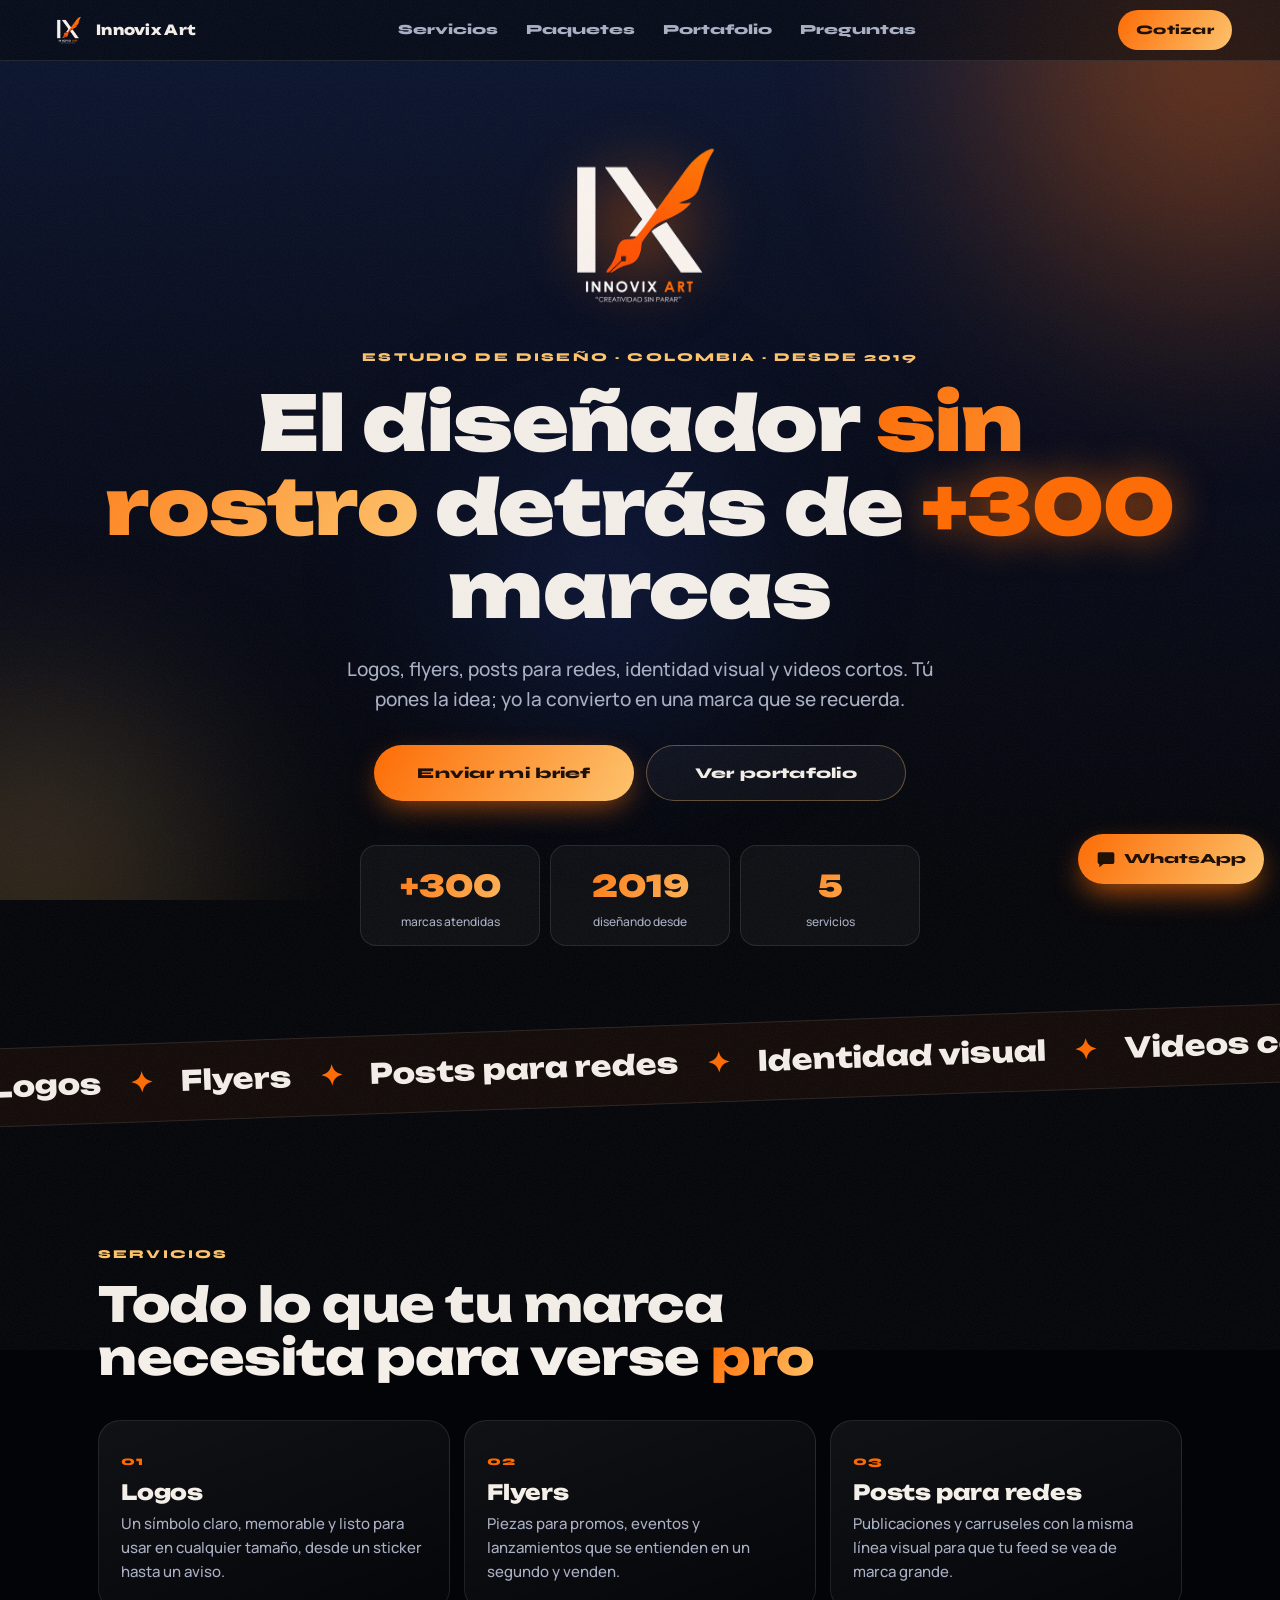
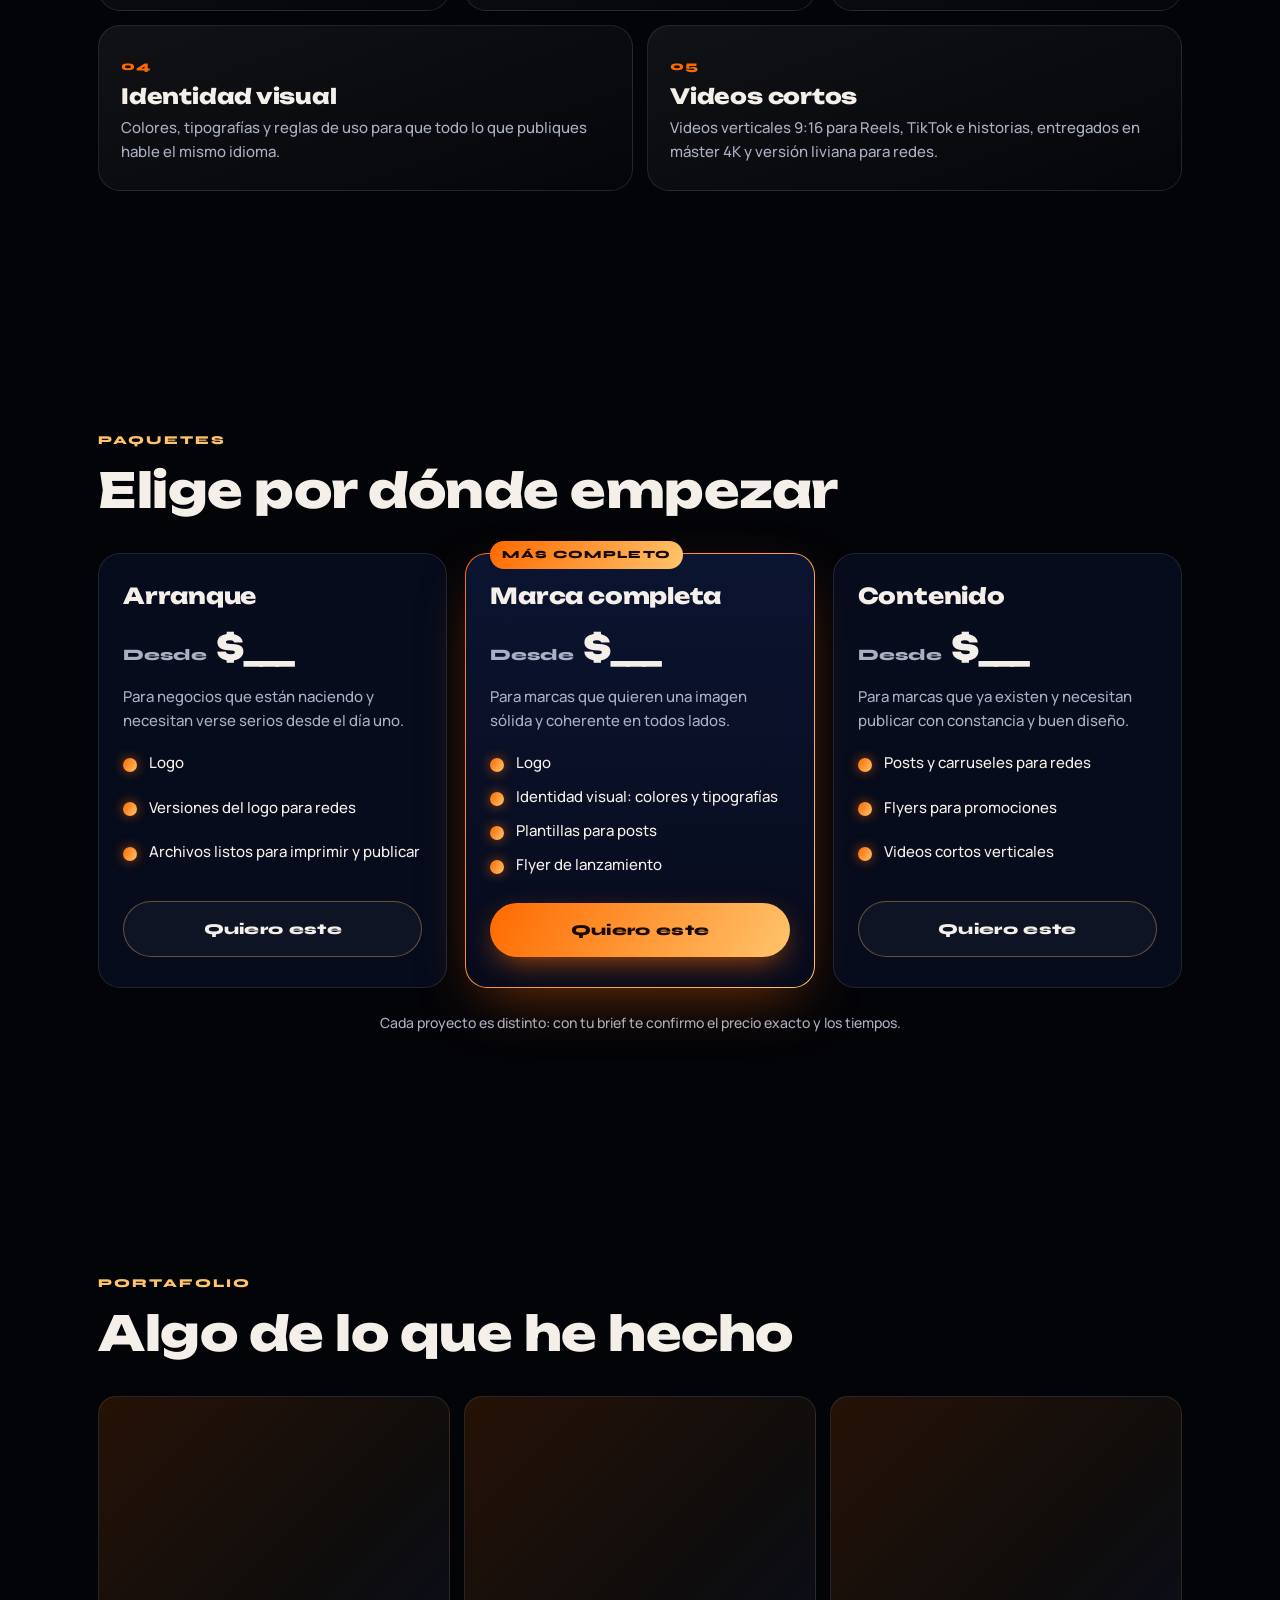
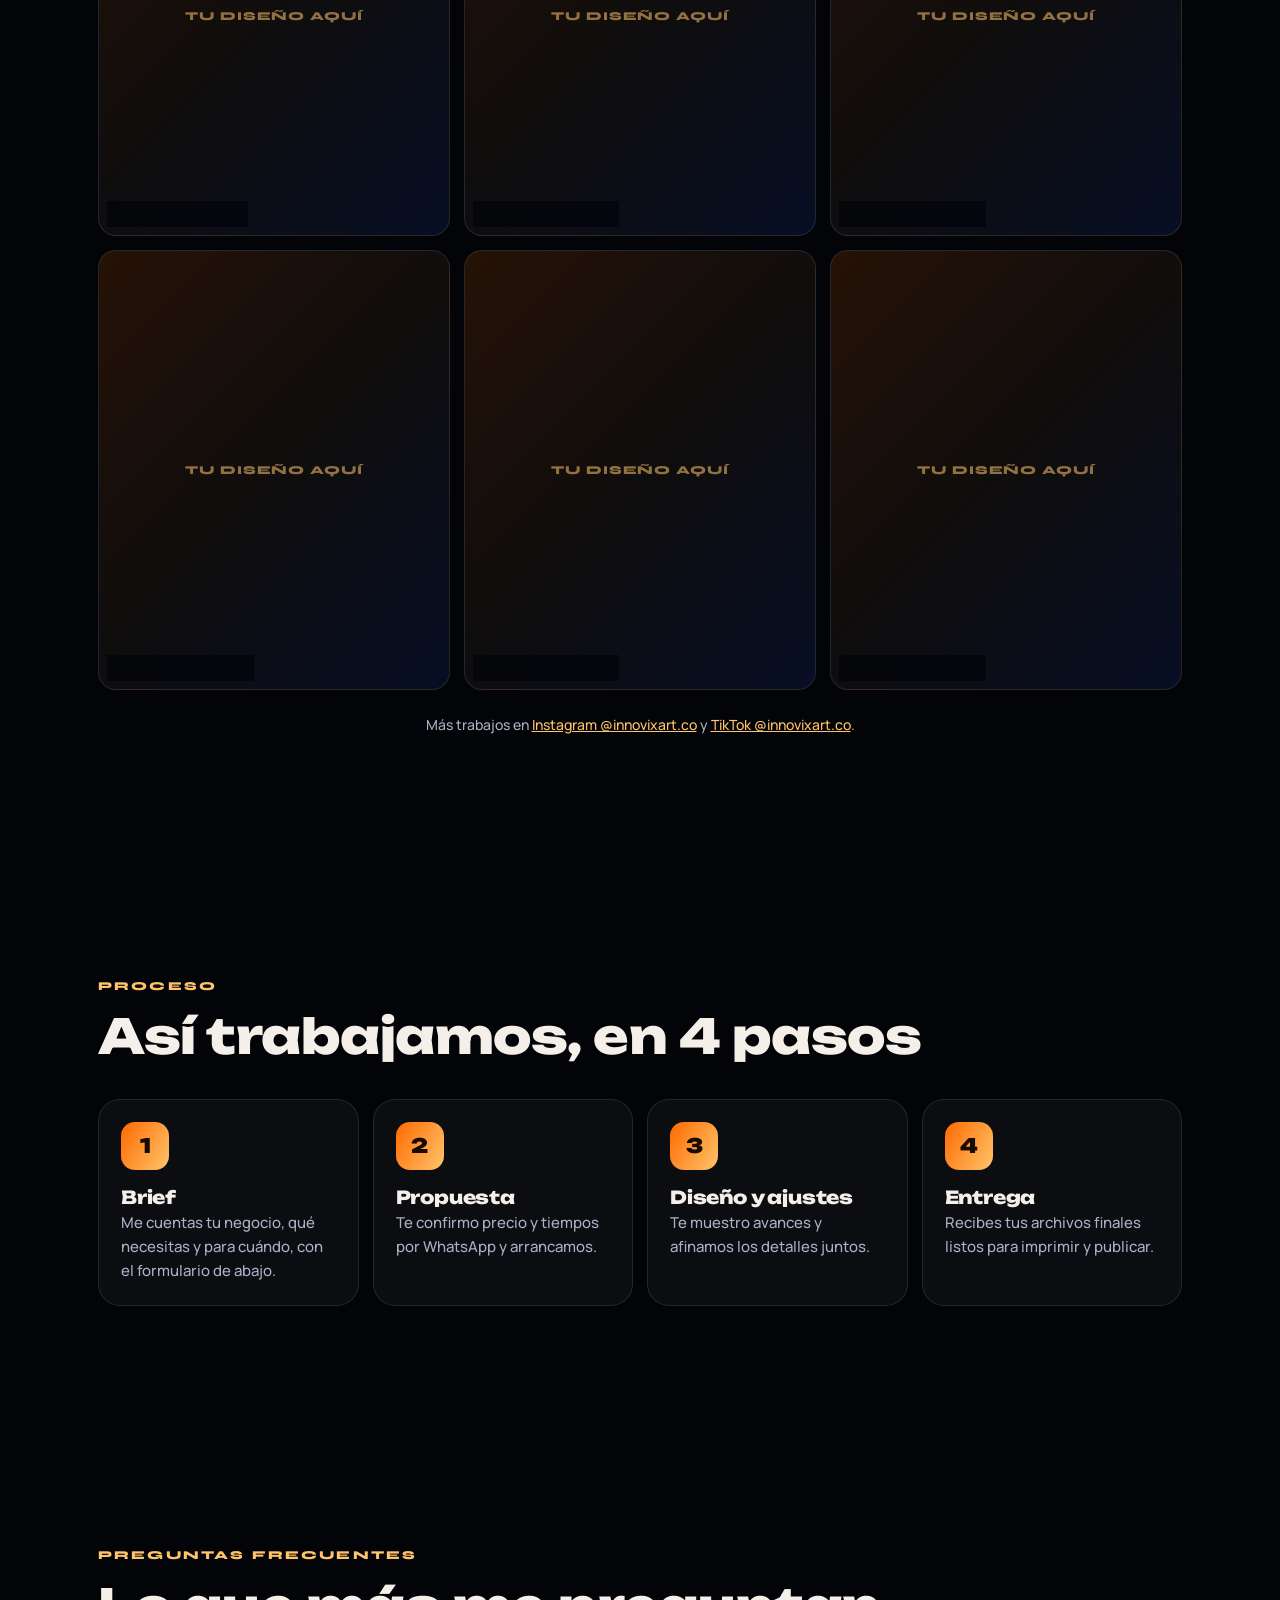
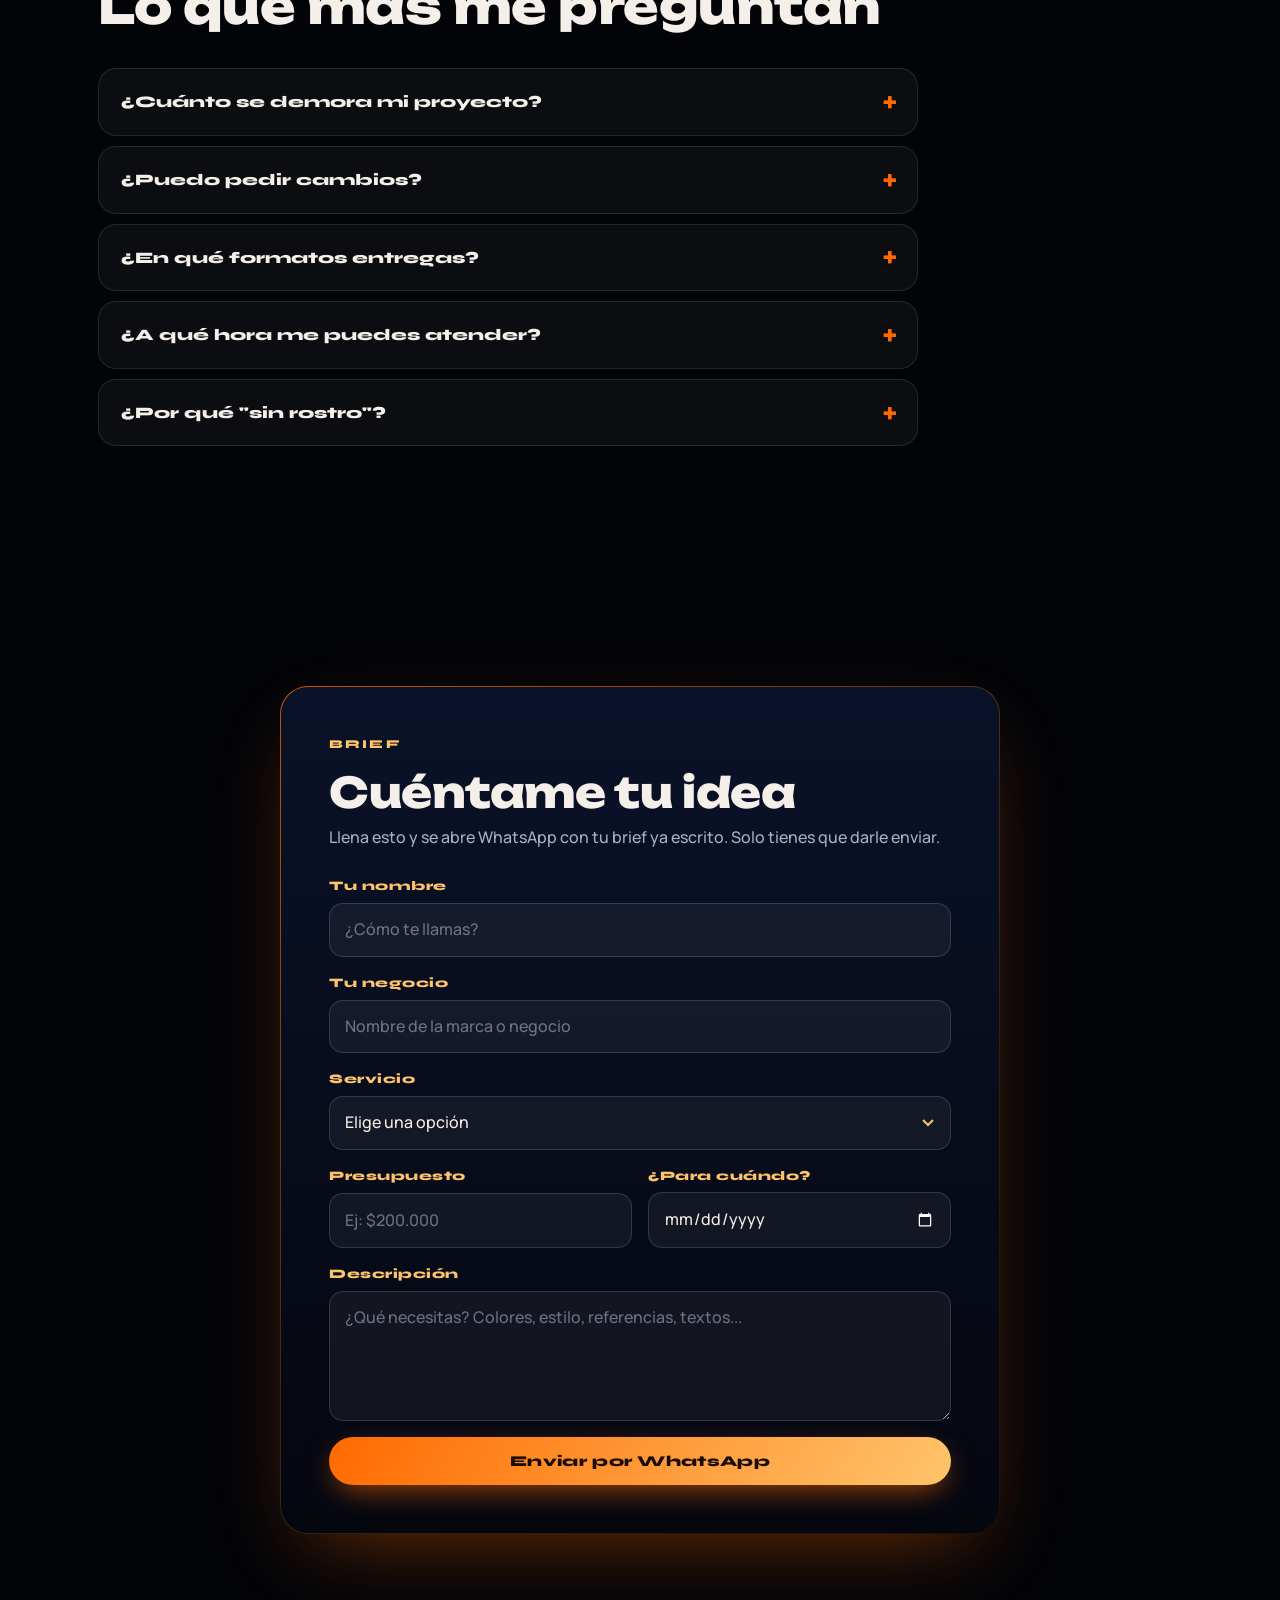
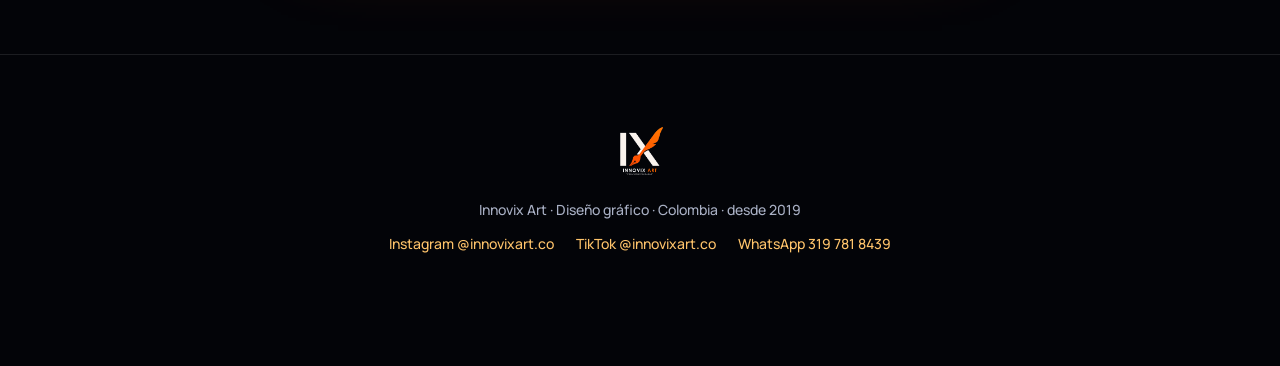
==== index.html @ 5d6d995c "Publica la landing de Innovix Art" ====
<!doctype html>
<html lang="es">
<head>
<meta charset="utf-8">
<meta name="viewport" content="width=device-width, initial-scale=1, viewport-fit=cover">
<title>Innovix Art — Diseño gráfico para marcas</title>
<meta name="description" content="Innovix Art: estudio de diseño gráfico en Colombia desde 2019. Logos, flyers, posts para redes, identidad visual y videos cortos. +300 marcas.">
<meta name="theme-color" content="#05070f">
<meta property="og:title" content="Innovix Art — El diseñador sin rostro detrás de +300 marcas">
<meta property="og:description" content="Logos, flyers, posts, identidad visual y videos cortos. Desde 2019.">
<meta property="og:image" content="marca/LOGO_INNOVIX_ART_ORIGINAL.png">
<link rel="icon" href="marca/LOGO_INNOVIX_ART_ORIGINAL.png">
<link rel="preload" href="marca/unbounded-latin-900-normal.woff2" as="font" type="font/woff2" crossorigin>
<link rel="stylesheet" href="estilos.css">
</head>
<body>
<div class="grano" aria-hidden="true"></div>
<div class="brillos" aria-hidden="true"><span class="b1"></span><span class="b2"></span><span class="b3"></span></div>

<header class="barra">
  <a href="#inicio" class="barra-logo" aria-label="Innovix Art, inicio">
    <img src="marca/LOGO_INNOVIX_ART_ORIGINAL.png" alt="Innovix Art" width="44" height="44">
    <span>Innovix Art</span>
  </a>
  <nav class="barra-nav" aria-label="Secciones">
    <a href="#servicios">Servicios</a>
    <a href="#paquetes">Paquetes</a>
    <a href="#portafolio">Portafolio</a>
    <a href="#preguntas">Preguntas</a>
  </nav>
  <a href="#brief" class="btn btn-mini">Cotizar</a>
</header>

<main>
  <!-- GANCHO -->
  <section id="inicio" class="hero">
    <div class="hero-logo revelar">
      <img src="marca/LOGO_INNOVIX_ART_ORIGINAL.png" alt="Logo de Innovix Art" width="1024" height="1024">
    </div>
    <p class="etiqueta revelar">Estudio de diseño · Colombia · desde 2019</p>
    <h1 class="revelar">El diseñador <em>sin rostro</em> detrás de <span class="cifra">+300</span> marcas</h1>
    <p class="hero-sub revelar">Logos, flyers, posts para redes, identidad visual y videos cortos. Tú pones la idea; yo la convierto en una marca que se recuerda.</p>
    <div class="hero-cta revelar">
      <a href="#brief" class="btn btn-fuego">Enviar mi brief</a>
      <a href="#portafolio" class="btn btn-linea">Ver portafolio</a>
    </div>
    <ul class="datos revelar" aria-label="Datos de Innovix Art">
      <li><strong>+300</strong><span>marcas atendidas</span></li>
      <li><strong>2019</strong><span>diseñando desde</span></li>
      <li><strong>5</strong><span>servicios</span></li>
    </ul>
  </section>

  <div class="cinta" aria-hidden="true">
    <div class="cinta-pista">
      <span>Logos</span><i>✦</i><span>Flyers</span><i>✦</i><span>Posts para redes</span><i>✦</i><span>Identidad visual</span><i>✦</i><span>Videos cortos</span><i>✦</i>
      <span>Logos</span><i>✦</i><span>Flyers</span><i>✦</i><span>Posts para redes</span><i>✦</i><span>Identidad visual</span><i>✦</i><span>Videos cortos</span><i>✦</i>
    </div>
  </div>

  <!-- SERVICIOS -->
  <section id="servicios" class="seccion">
    <p class="etiqueta revelar">Servicios</p>
    <h2 class="revelar">Todo lo que tu marca necesita para verse <em>pro</em></h2>
    <div class="servicios">
      <article class="tarjeta revelar">
        <span class="num">01</span>
        <h3>Logos</h3>
        <p>Un símbolo claro, memorable y listo para usar en cualquier tamaño, desde un sticker hasta un aviso.</p>
      </article>
      <article class="tarjeta revelar">
        <span class="num">02</span>
        <h3>Flyers</h3>
        <p>Piezas para promos, eventos y lanzamientos que se entienden en un segundo y venden.</p>
      </article>
      <article class="tarjeta revelar">
        <span class="num">03</span>
        <h3>Posts para redes</h3>
        <p>Publicaciones y carruseles con la misma línea visual para que tu feed se vea de marca grande.</p>
      </article>
      <article class="tarjeta revelar">
        <span class="num">04</span>
        <h3>Identidad visual</h3>
        <p>Colores, tipografías y reglas de uso para que todo lo que publiques hable el mismo idioma.</p>
      </article>
      <article class="tarjeta revelar">
        <span class="num">05</span>
        <h3>Videos cortos</h3>
        <p>Videos verticales 9:16 para Reels, TikTok e historias, entregados en máster 4K y versión liviana para redes.</p>
      </article>
    </div>
  </section>

  <!-- PAQUETES -->
  <section id="paquetes" class="seccion">
    <p class="etiqueta revelar">Paquetes</p>
    <h2 class="revelar">Elige por dónde empezar</h2>
    <div class="paquetes">
      <article class="paquete revelar">
        <h3>Arranque</h3>
        <p class="precio">Desde <span>$___</span></p>
        <p class="paquete-desc">Para negocios que están naciendo y necesitan verse serios desde el día uno.</p>
        <ul>
          <li>Logo</li>
          <li>Versiones del logo para redes</li>
          <li>Archivos listos para imprimir y publicar</li>
        </ul>
        <a href="#brief" class="btn btn-linea" data-servicio="Paquete Arranque">Quiero este</a>
      </article>
      <article class="paquete destacado revelar">
        <span class="sello">Más completo</span>
        <h3>Marca completa</h3>
        <p class="precio">Desde <span>$___</span></p>
        <p class="paquete-desc">Para marcas que quieren una imagen sólida y coherente en todos lados.</p>
        <ul>
          <li>Logo</li>
          <li>Identidad visual: colores y tipografías</li>
          <li>Plantillas para posts</li>
          <li>Flyer de lanzamiento</li>
        </ul>
        <a href="#brief" class="btn btn-fuego" data-servicio="Paquete Marca completa">Quiero este</a>
      </article>
      <article class="paquete revelar">
        <h3>Contenido</h3>
        <p class="precio">Desde <span>$___</span></p>
        <p class="paquete-desc">Para marcas que ya existen y necesitan publicar con constancia y buen diseño.</p>
        <ul>
          <li>Posts y carruseles para redes</li>
          <li>Flyers para promociones</li>
          <li>Videos cortos verticales</li>
        </ul>
        <a href="#brief" class="btn btn-linea" data-servicio="Paquete Contenido">Quiero este</a>
      </article>
    </div>
    <p class="nota revelar">Cada proyecto es distinto: con tu brief te confirmo el precio exacto y los tiempos.</p>
  </section>

  <!-- PORTAFOLIO -->
  <section id="portafolio" class="seccion">
    <p class="etiqueta revelar">Portafolio</p>
    <h2 class="revelar">Algo de lo que he hecho</h2>
    <div class="galeria">
      <figure class="pieza revelar"><img src="img/portafolio-01.jpg" alt="Proyecto de portafolio 1" loading="lazy"><figcaption>Proyecto 01</figcaption></figure>
      <figure class="pieza revelar"><img src="img/portafolio-02.jpg" alt="Proyecto de portafolio 2" loading="lazy"><figcaption>Proyecto 02</figcaption></figure>
      <figure class="pieza revelar"><img src="img/portafolio-03.jpg" alt="Proyecto de portafolio 3" loading="lazy"><figcaption>Proyecto 03</figcaption></figure>
      <figure class="pieza revelar"><img src="img/portafolio-04.jpg" alt="Proyecto de portafolio 4" loading="lazy"><figcaption>Proyecto 04</figcaption></figure>
      <figure class="pieza revelar"><img src="img/portafolio-05.jpg" alt="Proyecto de portafolio 5" loading="lazy"><figcaption>Proyecto 05</figcaption></figure>
      <figure class="pieza revelar"><img src="img/portafolio-06.jpg" alt="Proyecto de portafolio 6" loading="lazy"><figcaption>Proyecto 06</figcaption></figure>
    </div>
    <p class="nota revelar">Más trabajos en <a href="https://www.instagram.com/innovixart.co/" target="_blank" rel="noopener">Instagram @innovixart.co</a> y <a href="https://www.tiktok.com/@innovixart.co" target="_blank" rel="noopener">TikTok @innovixart.co</a>.</p>
  </section>

  <!-- PROCESO -->
  <section id="proceso" class="seccion">
    <p class="etiqueta revelar">Proceso</p>
    <h2 class="revelar">Así trabajamos, en 4 pasos</h2>
    <ol class="pasos">
      <li class="paso revelar"><span>1</span><div><h3>Brief</h3><p>Me cuentas tu negocio, qué necesitas y para cuándo, con el formulario de abajo.</p></div></li>
      <li class="paso revelar"><span>2</span><div><h3>Propuesta</h3><p>Te confirmo precio y tiempos por WhatsApp y arrancamos.</p></div></li>
      <li class="paso revelar"><span>3</span><div><h3>Diseño y ajustes</h3><p>Te muestro avances y afinamos los detalles juntos.</p></div></li>
      <li class="paso revelar"><span>4</span><div><h3>Entrega</h3><p>Recibes tus archivos finales listos para imprimir y publicar.</p></div></li>
    </ol>
  </section>

  <!-- PREGUNTAS -->
  <section id="preguntas" class="seccion">
    <p class="etiqueta revelar">Preguntas frecuentes</p>
    <h2 class="revelar">Lo que más me preguntan</h2>
    <div class="faq">
      <details class="revelar">
        <summary>¿Cuánto se demora mi proyecto?</summary>
        <p>Depende del servicio y de cuántas piezas necesites. Cuando recibo tu brief te confirmo la fecha de entrega antes de empezar.</p>
      </details>
      <details class="revelar">
        <summary>¿Puedo pedir cambios?</summary>
        <p>Sí. Te muestro avances y hacemos ajustes durante el proceso. Las rondas de cambios incluidas te las confirmo en la propuesta.</p>
      </details>
      <details class="revelar">
        <summary>¿En qué formatos entregas?</summary>
        <p>En los formatos que necesites para imprimir y publicar. Los videos van verticales 9:16, en máster 4K y en una versión liviana de menos de 10 MB para redes.</p>
      </details>
      <details class="revelar">
        <summary>¿A qué hora me puedes atender?</summary>
        <p>Atiendo por WhatsApp a partir de las 4 p. m. Si escribes antes, te respondo apenas me conecte.</p>
      </details>
      <details class="revelar">
        <summary>¿Por qué "sin rostro"?</summary>
        <p>Porque lo que importa es tu marca, no la mía. Detrás de Innovix Art hay un diseñador que trabaja desde 2019 y ya ha ayudado a más de 300 marcas.</p>
      </details>
    </div>
  </section>

  <!-- BRIEF -->
  <section id="brief" class="seccion">
    <div class="brief-caja revelar">
      <p class="etiqueta">Brief</p>
      <h2>Cuéntame tu idea</h2>
      <p class="brief-sub">Llena esto y se abre WhatsApp con tu brief ya escrito. Solo tienes que darle enviar.</p>
      <form id="form-brief" novalidate>
        <div class="campo">
          <label for="f-nombre">Tu nombre</label>
          <input id="f-nombre" name="nombre" type="text" autocomplete="name" required placeholder="¿Cómo te llamas?">
        </div>
        <div class="campo">
          <label for="f-negocio">Tu negocio</label>
          <input id="f-negocio" name="negocio" type="text" autocomplete="organization" required placeholder="Nombre de la marca o negocio">
        </div>
        <div class="campo">
          <label for="f-servicio">Servicio</label>
          <select id="f-servicio" name="servicio" required>
            <option value="" disabled selected>Elige una opción</option>
            <option>Logo</option>
            <option>Flyer</option>
            <option>Posts para redes</option>
            <option>Identidad visual</option>
            <option>Video corto</option>
            <option>Paquete Arranque</option>
            <option>Paquete Marca completa</option>
            <option>Paquete Contenido</option>
            <option>Otro / no estoy seguro</option>
          </select>
        </div>
        <div class="fila">
          <div class="campo">
            <label for="f-presupuesto">Presupuesto</label>
            <input id="f-presupuesto" name="presupuesto" type="text" inputmode="numeric" placeholder="Ej: $200.000">
          </div>
          <div class="campo">
            <label for="f-fecha">¿Para cuándo?</label>
            <input id="f-fecha" name="fecha" type="date">
          </div>
        </div>
        <div class="campo">
          <label for="f-desc">Descripción</label>
          <textarea id="f-desc" name="descripcion" rows="4" required placeholder="¿Qué necesitas? Colores, estilo, referencias, textos..."></textarea>
        </div>
        <p class="error" id="error-brief" role="alert" hidden>Completa nombre, negocio, servicio y descripción.</p>
        <button type="submit" class="btn btn-fuego btn-ancho">Enviar por WhatsApp</button>
      </form>
    </div>
  </section>
</main>

<footer class="pie">
  <img src="marca/LOGO_INNOVIX_ART_ORIGINAL.png" alt="Innovix Art" width="72" height="72">
  <p>Innovix Art · Diseño gráfico · Colombia · desde 2019</p>
  <p class="pie-links">
    <a href="https://www.instagram.com/innovixart.co/" target="_blank" rel="noopener">Instagram @innovixart.co</a>
    <a href="https://www.tiktok.com/@innovixart.co" target="_blank" rel="noopener">TikTok @innovixart.co</a>
    <a href="https://wa.me/573197818439" target="_blank" rel="noopener">WhatsApp 319 781 8439</a>
  </p>
</footer>

<a class="wa-flotante" href="https://wa.me/573197818439?text=Hola%20Innovix%20Art%2C%20quiero%20cotizar%20un%20dise%C3%B1o" target="_blank" rel="noopener" aria-label="Escribir por WhatsApp">
  <svg viewBox="0 0 24 24" aria-hidden="true"><path d="M4 4h16a2 2 0 0 1 2 2v10a2 2 0 0 1-2 2H9l-5 4v-4H4a2 2 0 0 1-2-2V6a2 2 0 0 1 2-2z"/></svg>
  <span>WhatsApp</span>
</a>

<script src="app.js"></script>
</body>
</html>
---- estilos.css ----
/* Innovix Art — estilos de la landing */
@font-face { font-family: "Unbounded"; src: url("marca/unbounded-latin-800-normal.woff2") format("woff2"); font-weight: 800; font-display: swap; }
@font-face { font-family: "Unbounded"; src: url("marca/unbounded-latin-900-normal.woff2") format("woff2"); font-weight: 900; font-display: swap; }
@font-face { font-family: "Syne"; src: url("marca/syne-latin-800-normal.woff2") format("woff2"); font-weight: 800; font-display: swap; }
@font-face { font-family: "Manrope"; src: url("marca/manrope-latin-500-normal.woff2") format("woff2"); font-weight: 500; font-display: swap; }
@font-face { font-family: "Manrope"; src: url("marca/manrope-latin-700-normal.woff2") format("woff2"); font-weight: 700; font-display: swap; }

:root {
  --noche: #0a1430;
  --negro: #030408;
  --naranja: #FF6A00;
  --dorado: #FFC46B;
  --texto: #f4efe9;
  --suave: #a9b0c4;
  --linea: rgba(255, 255, 255, .1);
  --vidrio: rgba(255, 255, 255, .04);
  --radio: 22px;
  --gutter: clamp(16px, 5vw, 48px);
  --fuego: linear-gradient(120deg, var(--naranja), var(--dorado));
}

* { box-sizing: border-box; margin: 0; padding: 0; }
html { scroll-behavior: smooth; -webkit-text-size-adjust: 100%; }
body {
  font-family: "Manrope", system-ui, sans-serif;
  font-weight: 500;
  color: var(--texto);
  background: var(--negro) linear-gradient(180deg, var(--noche) 0%, #060a1a 45%, var(--negro) 100%) fixed;
  line-height: 1.6;
  overflow-x: hidden;
  min-height: 100vh;
}
img { max-width: 100%; height: auto; display: block; }
a { color: inherit; }
em { font-style: normal; background: var(--fuego); -webkit-background-clip: text; background-clip: text; color: transparent; }

/* Grano y brillos de fondo */
.grano {
  position: fixed; inset: -50%; z-index: 100; pointer-events: none; opacity: .07;
  background-image: url("data:image/svg+xml,%3Csvg xmlns='http://www.w3.org/2000/svg' width='160' height='160'%3E%3Cfilter id='n'%3E%3CfeTurbulence type='fractalNoise' baseFrequency='.9' numOctaves='3' stitchTiles='stitch'/%3E%3C/filter%3E%3Crect width='100%25' height='100%25' filter='url(%23n)'/%3E%3C/svg%3E");
  animation: grano 1.2s steps(6) infinite;
}
@keyframes grano {
  0% { transform: translate(0, 0); } 20% { transform: translate(-3%, 2%); } 40% { transform: translate(2%, -3%); }
  60% { transform: translate(-2%, -1%); } 80% { transform: translate(3%, 3%); } 100% { transform: translate(0, 0); }
}
.brillos { position: fixed; inset: 0; z-index: -1; pointer-events: none; overflow: hidden; }
.brillos span { position: absolute; border-radius: 50%; filter: blur(80px); opacity: .45; }
.b1 { width: 60vmax; height: 60vmax; background: radial-gradient(circle, var(--naranja), transparent 65%); top: -25vmax; right: -25vmax; animation: flotar 18s ease-in-out infinite alternate; }
.b2 { width: 45vmax; height: 45vmax; background: radial-gradient(circle, var(--dorado), transparent 65%); bottom: -20vmax; left: -20vmax; opacity: .25 !important; animation: flotar 22s ease-in-out infinite alternate-reverse; }
.b3 { width: 35vmax; height: 35vmax; background: radial-gradient(circle, #1d3fa8, transparent 65%); top: 40%; left: 30%; opacity: .35 !important; animation: flotar 26s ease-in-out infinite alternate; }
@keyframes flotar { to { transform: translate(-8vmax, 10vmax) scale(1.15); } }

/* Barra superior */
.barra {
  position: fixed; top: 0; left: 0; right: 0; z-index: 50;
  display: flex; align-items: center; justify-content: space-between; gap: 16px;
  padding: 10px var(--gutter); padding-top: max(10px, env(safe-area-inset-top));
  background: rgba(3, 4, 8, .55); backdrop-filter: blur(14px); -webkit-backdrop-filter: blur(14px);
  border-bottom: 1px solid var(--linea);
  transition: background .3s;
}
.barra-logo { display: flex; align-items: center; gap: 8px; text-decoration: none; font-family: "Unbounded"; font-weight: 800; font-size: 14px; letter-spacing: .02em; }
.barra-logo img { width: 40px; height: 40px; }
.barra-nav { display: none; gap: 28px; }
.barra-nav a { text-decoration: none; font-family: "Syne"; font-weight: 800; font-size: 14px; color: var(--suave); transition: color .2s; }
.barra-nav a:hover { color: var(--texto); }

/* Botones */
.btn {
  display: inline-flex; align-items: center; justify-content: center; gap: 8px;
  font-family: "Syne"; font-weight: 800; font-size: 15px; letter-spacing: .02em;
  padding: 15px 26px; border-radius: 999px; text-decoration: none; cursor: pointer; border: 0;
  min-height: 48px; transition: transform .25s, box-shadow .25s, background .25s;
}
.btn:active { transform: scale(.97); }
.btn-fuego { background: var(--fuego); color: #1a0b00; box-shadow: 0 10px 30px -8px rgba(255, 106, 0, .7); }
.btn-fuego:hover { transform: translateY(-2px); box-shadow: 0 16px 40px -8px rgba(255, 106, 0, .9); }
.btn-linea { background: var(--vidrio); color: var(--texto); border: 1px solid rgba(255, 196, 107, .35); }
.btn-linea:hover { background: rgba(255, 196, 107, .1); }
.btn-mini { padding: 9px 18px; min-height: 40px; font-size: 13px; background: var(--fuego); color: #1a0b00; }
.btn-ancho { width: 100%; }

/* Hero */
.hero {
  min-height: 100svh; display: flex; flex-direction: column; align-items: center; justify-content: center; text-align: center;
  padding: 110px var(--gutter) 60px;
}
.hero-logo { width: clamp(150px, 42vw, 230px); margin-bottom: 8px; position: relative; }
.hero-logo::before { content: ""; position: absolute; inset: 15%; background: radial-gradient(circle, rgba(255, 106, 0, .45), transparent 70%); filter: blur(30px); z-index: -1; animation: latido 4s ease-in-out infinite; }
.hero-logo img { animation: levitar 6s ease-in-out infinite; }
@keyframes levitar { 50% { transform: translateY(-10px); } }
@keyframes latido { 50% { opacity: .5; transform: scale(1.15); } }
.etiqueta { font-family: "Syne"; font-weight: 800; font-size: 12px; letter-spacing: .18em; text-transform: uppercase; color: var(--dorado); margin-bottom: 14px; }
h1, h2, h3 { font-family: "Unbounded"; font-weight: 800; line-height: 1.1; letter-spacing: -.01em; }
h1 { font-size: clamp(30px, 8.6vw, 76px); font-weight: 900; max-width: 15ch; margin: 0 auto; }
.cifra { color: var(--naranja); text-shadow: 0 0 40px rgba(255, 106, 0, .6); }
.hero-sub { color: var(--suave); font-size: clamp(16px, 4.2vw, 19px); max-width: 52ch; margin: 22px auto 30px; }
.hero-cta { display: flex; flex-wrap: wrap; gap: 12px; justify-content: center; width: 100%; }
.hero-cta .btn { flex: 1 1 200px; max-width: 260px; }
.datos { list-style: none; display: grid; grid-template-columns: repeat(3, 1fr); gap: 10px; margin-top: 44px; width: 100%; max-width: 560px; }
.datos li { padding: 16px 8px; border: 1px solid var(--linea); border-radius: 16px; background: var(--vidrio); }
.datos strong { display: block; font-family: "Unbounded"; font-weight: 900; font-size: clamp(20px, 6vw, 30px); background: var(--fuego); -webkit-background-clip: text; background-clip: text; color: transparent; }
.datos span { font-size: 12px; color: var(--suave); line-height: 1.3; display: block; margin-top: 4px; }

/* Cinta animada */
.cinta { overflow: hidden; border-block: 1px solid var(--linea); background: rgba(255, 106, 0, .06); padding: 16px 0; transform: rotate(-2deg); margin: 20px -10px; }
.cinta-pista { display: flex; gap: 28px; width: max-content; animation: cinta 26s linear infinite; font-family: "Unbounded"; font-weight: 800; font-size: clamp(18px, 4.5vw, 28px); white-space: nowrap; }
.cinta-pista i { font-style: normal; color: var(--naranja); }
@keyframes cinta { to { transform: translateX(-50%); } }

/* Secciones */
.seccion { padding: clamp(70px, 12vw, 120px) var(--gutter); max-width: 1180px; margin: 0 auto; }
.seccion > h2 { font-size: clamp(26px, 6.4vw, 48px); max-width: 20ch; margin-bottom: 36px; }
.nota { color: var(--suave); font-size: 14px; margin-top: 24px; text-align: center; }
.nota a { color: var(--dorado); }

/* Servicios */
.servicios { display: grid; gap: 14px; }
.tarjeta {
  position: relative; padding: 26px 22px; border-radius: var(--radio); border: 1px solid var(--linea);
  background: linear-gradient(160deg, rgba(255, 255, 255, .06), rgba(255, 255, 255, .01)); overflow: hidden;
  transition: transform .35s, border-color .35s;
}
.tarjeta::after { content: ""; position: absolute; inset: auto -40% -60% auto; width: 200px; height: 200px; background: radial-gradient(circle, rgba(255, 106, 0, .35), transparent 70%); opacity: 0; transition: opacity .4s; }
.tarjeta:hover { transform: translateY(-4px); border-color: rgba(255, 106, 0, .45); }
.tarjeta:hover::after { opacity: 1; }
.tarjeta .num { font-family: "Syne"; font-weight: 800; color: var(--naranja); font-size: 13px; letter-spacing: .1em; }
.tarjeta h3 { font-size: 21px; margin: 8px 0 8px; }
.tarjeta p { color: var(--suave); font-size: 15px; }

/* Paquetes */
.paquetes { display: grid; gap: 18px; }
.paquete {
  position: relative; display: flex; flex-direction: column; padding: 30px 24px; border-radius: var(--radio);
  border: 1px solid var(--linea); background: rgba(10, 20, 48, .5);
}
.paquete.destacado { border: 1px solid transparent; background: linear-gradient(#0b1430, #070b1b) padding-box, var(--fuego) border-box; box-shadow: 0 20px 60px -20px rgba(255, 106, 0, .5); }
.sello { position: absolute; top: -13px; left: 24px; font-family: "Syne"; font-weight: 800; font-size: 11px; letter-spacing: .12em; text-transform: uppercase; background: var(--fuego); color: #1a0b00; padding: 5px 12px; border-radius: 999px; }
.paquete h3 { font-size: 22px; }
.precio { margin: 12px 0 10px; color: var(--suave); font-family: "Syne"; font-weight: 800; }
.precio span { font-family: "Unbounded"; font-weight: 900; font-size: 34px; color: var(--texto); margin-left: 4px; }
.paquete-desc { color: var(--suave); font-size: 15px; margin-bottom: 18px; }
.paquete ul { list-style: none; display: grid; gap: 10px; margin-bottom: 26px; flex: 1; }
.paquete li { position: relative; padding-left: 26px; font-size: 15px; }
.paquete li::before { content: ""; position: absolute; left: 0; top: .45em; width: 14px; height: 14px; border-radius: 50%; background: var(--fuego); box-shadow: 0 0 12px rgba(255, 106, 0, .6); }

/* Galería */
.galeria { display: grid; grid-template-columns: repeat(2, 1fr); gap: 10px; }
.pieza {
  position: relative; aspect-ratio: 4 / 5; border-radius: 18px; overflow: hidden; border: 1px solid var(--linea);
  background: linear-gradient(135deg, rgba(255, 106, 0, .14), rgba(255, 196, 107, .05) 50%, rgba(29, 63, 168, .18));
}
.pieza img { width: 100%; height: 100%; object-fit: cover; transition: transform .6s; }
.pieza:hover img { transform: scale(1.06); }
.pieza.vacia img { display: none; }
.pieza.vacia::before { content: "Tu diseño aquí"; position: absolute; inset: 0; display: grid; place-items: center; padding: 0 14px; text-align: center; font-family: "Syne"; font-weight: 800; font-size: 12px; letter-spacing: .08em; text-transform: uppercase; color: rgba(255, 196, 107, .55); }
.pieza figcaption { position: absolute; left: 8px; bottom: 8px; white-space: nowrap; font-family: "Syne"; font-weight: 800; font-size: 10px; letter-spacing: .06em; text-transform: uppercase; padding: 5px 10px; border-radius: 999px; background: rgba(3, 4, 8, .65); backdrop-filter: blur(6px); }

/* Proceso */
.pasos { list-style: none; display: grid; gap: 14px; counter-reset: p; }
.paso { display: flex; gap: 18px; align-items: flex-start; padding: 22px; border-radius: var(--radio); border: 1px solid var(--linea); background: var(--vidrio); }
.paso > span { flex: none; display: grid; place-items: center; width: 48px; height: 48px; border-radius: 14px; background: var(--fuego); color: #1a0b00; font-family: "Unbounded"; font-weight: 900; font-size: 20px; }
.paso h3 { font-size: 18px; margin-bottom: 4px; }
.paso p { color: var(--suave); font-size: 15px; }

/* Preguntas */
.faq { display: grid; gap: 10px; max-width: 820px; }
.faq details { border: 1px solid var(--linea); border-radius: 18px; background: var(--vidrio); transition: border-color .3s; }
.faq details[open] { border-color: rgba(255, 196, 107, .4); }
.faq summary { list-style: none; cursor: pointer; padding: 20px 56px 20px 22px; position: relative; font-family: "Syne"; font-weight: 800; font-size: 16px; }
.faq summary::-webkit-details-marker { display: none; }
.faq summary::after { content: "+"; position: absolute; right: 20px; top: 50%; transform: translateY(-50%); font-family: "Unbounded"; font-size: 22px; color: var(--naranja); transition: transform .3s; }
.faq details[open] summary::after { transform: translateY(-50%) rotate(45deg); }
.faq details p { padding: 0 22px 20px; color: var(--suave); font-size: 15px; }

/* Brief */
.brief-caja {
  max-width: 720px; margin: 0 auto; padding: clamp(26px, 6vw, 48px) clamp(18px, 5vw, 48px); border-radius: 28px;
  border: 1px solid transparent; background: linear-gradient(#0a1229, #05070f) padding-box, linear-gradient(140deg, rgba(255, 106, 0, .8), rgba(255, 196, 107, .2), rgba(255, 106, 0, .1)) border-box;
  box-shadow: 0 30px 80px -30px rgba(255, 106, 0, .45);
}
.brief-caja h2 { font-size: clamp(26px, 6.4vw, 42px); }
.brief-sub { color: var(--suave); margin: 10px 0 26px; }
form { display: grid; gap: 16px; }
.fila { display: grid; gap: 16px; }
.campo { display: grid; gap: 6px; min-width: 0; }
.campo label { font-family: "Syne"; font-weight: 800; font-size: 13px; letter-spacing: .04em; color: var(--dorado); }
input, select, textarea {
  width: 100%; min-width: 0; font: inherit; font-size: 16px; color: var(--texto); background: rgba(255, 255, 255, .05);
  border: 1px solid rgba(255, 255, 255, .14); border-radius: 14px; padding: 13px 15px; min-height: 50px;
  transition: border-color .2s, box-shadow .2s; -webkit-appearance: none; appearance: none;
}
select { background-image: url("data:image/svg+xml,%3Csvg xmlns='http://www.w3.org/2000/svg' width='12' height='8'%3E%3Cpath d='M1 1l5 5 5-5' stroke='%23FFC46B' stroke-width='2' fill='none'/%3E%3C/svg%3E"); background-repeat: no-repeat; background-position: right 16px center; padding-right: 40px; }
select option { background: #0a1229; color: var(--texto); }
input[type="date"] { color-scheme: dark; }
input::placeholder, textarea::placeholder { color: rgba(169, 176, 196, .6); }
input:focus, select:focus, textarea:focus { outline: none; border-color: var(--naranja); box-shadow: 0 0 0 3px rgba(255, 106, 0, .25); }
.invalido { border-color: #ff5a5a !important; }
textarea { resize: vertical; min-height: 120px; }
.error { color: #ff8a7a; font-size: 14px; }

/* Pie */
.pie { text-align: center; padding: 60px var(--gutter) 110px; border-top: 1px solid var(--linea); color: var(--suave); font-size: 14px; }
.pie img { margin: 0 auto 12px; }
.pie-links { display: flex; flex-wrap: wrap; justify-content: center; gap: 10px 22px; margin-top: 12px; }
.pie-links a { color: var(--dorado); text-decoration: none; }
.pie-links a:hover { text-decoration: underline; }

/* Botón flotante de WhatsApp */
.wa-flotante {
  position: fixed; right: 16px; bottom: max(16px, env(safe-area-inset-bottom)); z-index: 60;
  display: flex; align-items: center; gap: 8px; padding: 14px 18px; border-radius: 999px; text-decoration: none;
  background: var(--fuego); color: #1a0b00; font-family: "Syne"; font-weight: 800; font-size: 14px;
  box-shadow: 0 12px 30px -6px rgba(255, 106, 0, .75);
  animation: pulso 2.8s ease-in-out infinite;
}
.wa-flotante svg { width: 20px; height: 20px; fill: #1a0b00; }
@media (max-width: 639px) {
  /* En celular el botón flotante es un círculo para no tapar el contenido */
  .wa-flotante { padding: 0; width: 58px; height: 58px; justify-content: center; }
  .wa-flotante span { position: absolute; width: 1px; height: 1px; overflow: hidden; clip: rect(0 0 0 0); }
  .wa-flotante svg { width: 24px; height: 24px; }
}
@keyframes pulso { 0%, 100% { box-shadow: 0 12px 30px -6px rgba(255, 106, 0, .75), 0 0 0 0 rgba(255, 106, 0, .5); } 50% { box-shadow: 0 12px 30px -6px rgba(255, 106, 0, .75), 0 0 0 12px rgba(255, 106, 0, 0); } }

/* Animación de aparición */
.js .revelar { opacity: 0; transform: translateY(28px); transition: opacity .8s cubic-bezier(.2, .7, .2, 1), transform .8s cubic-bezier(.2, .7, .2, 1); }
.js .revelar.visible { opacity: 1; transform: none; }

/* Pantallas medianas y grandes */
@media (min-width: 640px) {
  .servicios { grid-template-columns: repeat(2, 1fr); }
  .galeria { grid-template-columns: repeat(3, 1fr); gap: 14px; }
  .pasos { grid-template-columns: repeat(2, 1fr); }
  .fila { grid-template-columns: 1fr 1fr; }
}
@media (min-width: 900px) {
  .barra-nav { display: flex; }
  .barra-logo span { display: inline; }
  .servicios { grid-template-columns: repeat(6, 1fr); }
  .servicios .tarjeta { grid-column: span 2; }
  .servicios .tarjeta:nth-child(4), .servicios .tarjeta:nth-child(5) { grid-column: span 3; }
  .paquetes { grid-template-columns: repeat(3, 1fr); align-items: stretch; }
  .paquete.destacado { transform: translateY(-12px); }
  .pasos { grid-template-columns: repeat(4, 1fr); }
  .paso { flex-direction: column; }
}

@media (prefers-reduced-motion: reduce) {
  *, *::before, *::after { animation: none !important; transition: none !important; scroll-behavior: auto !important; }
  .js .revelar { opacity: 1; transform: none; }
}
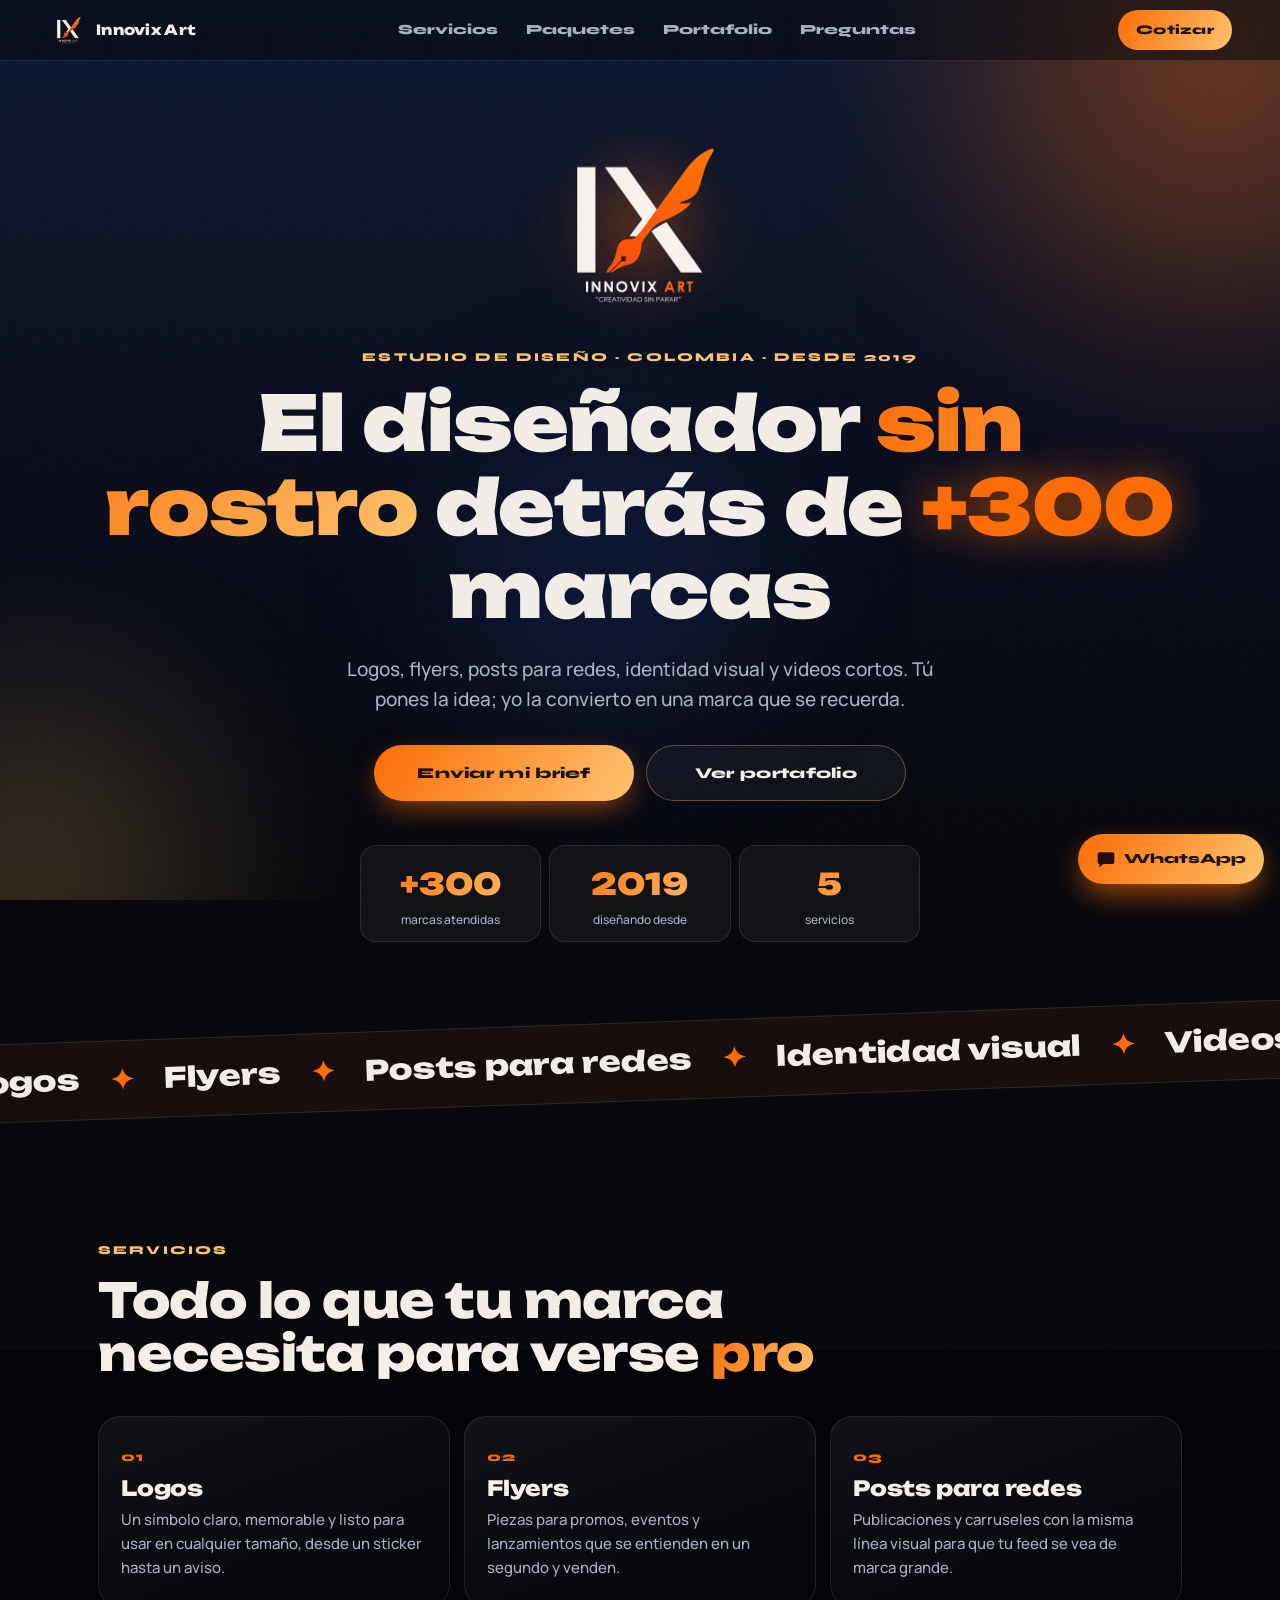
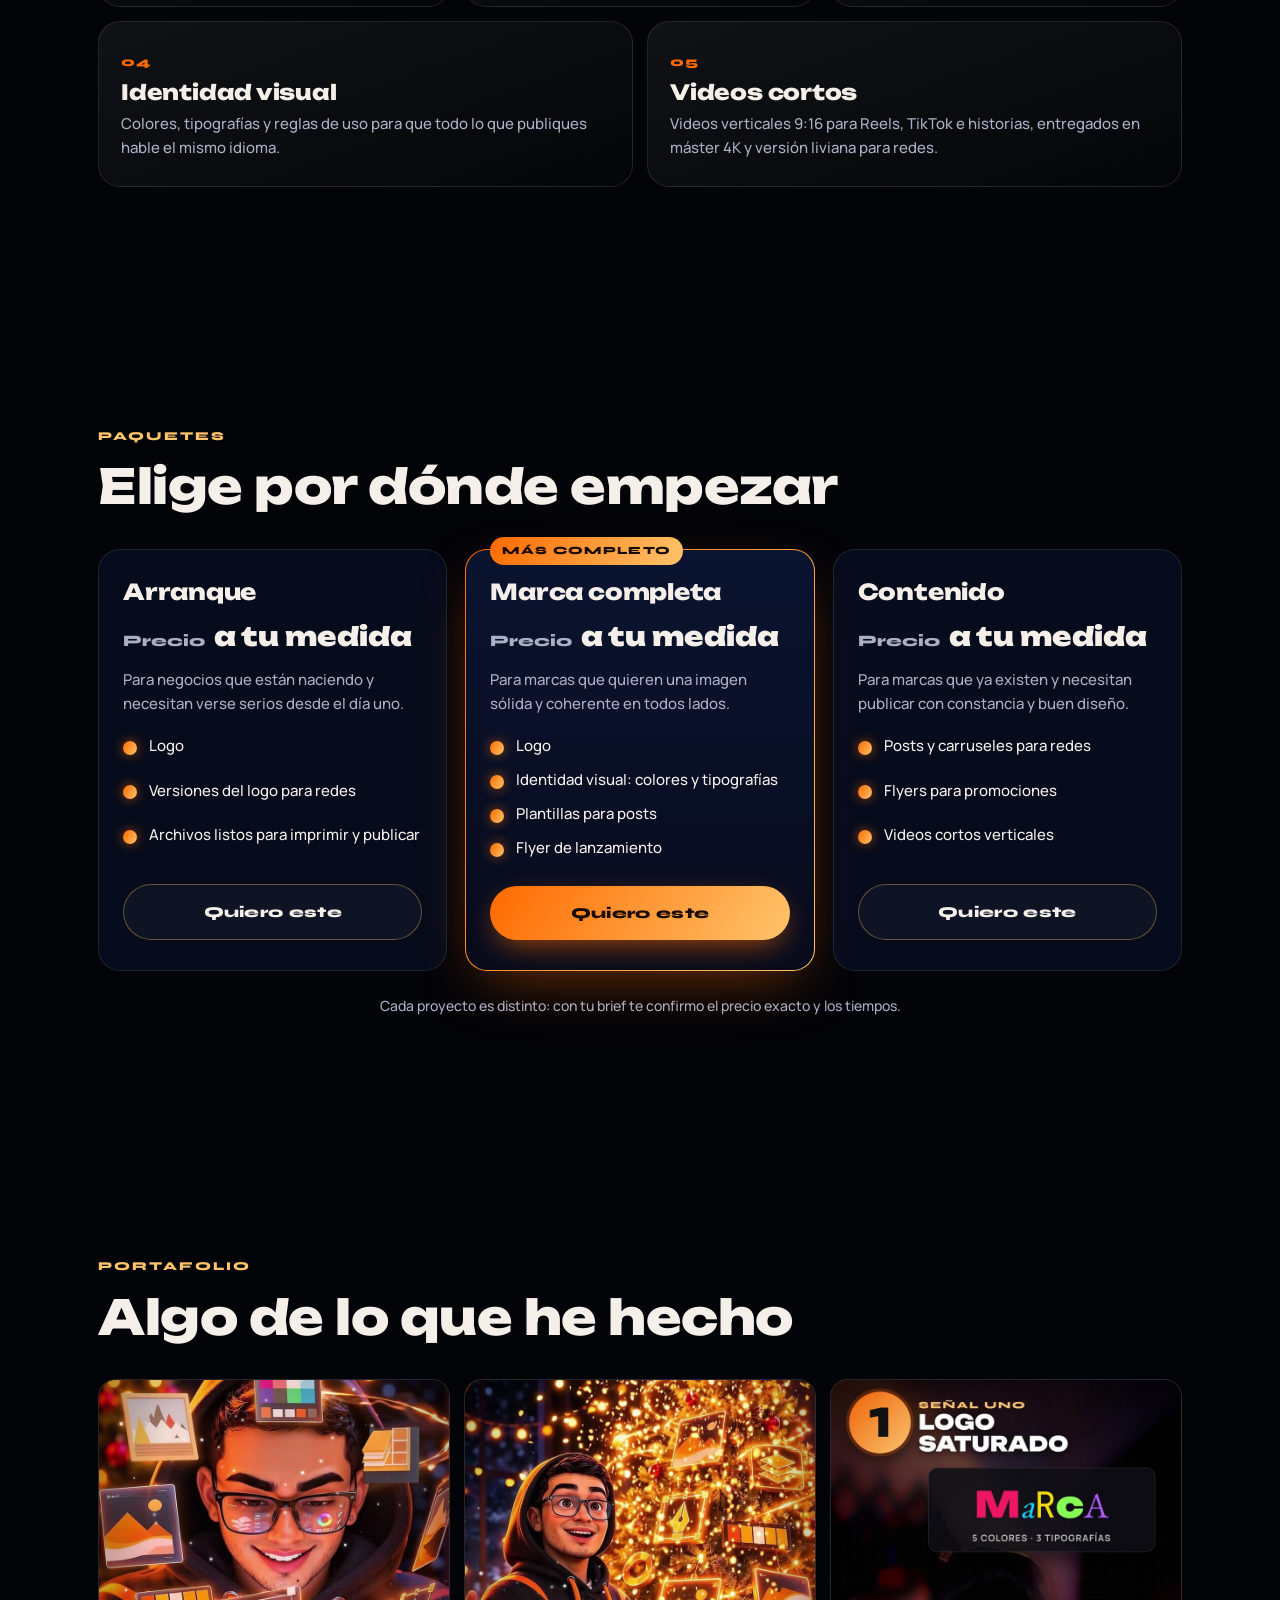
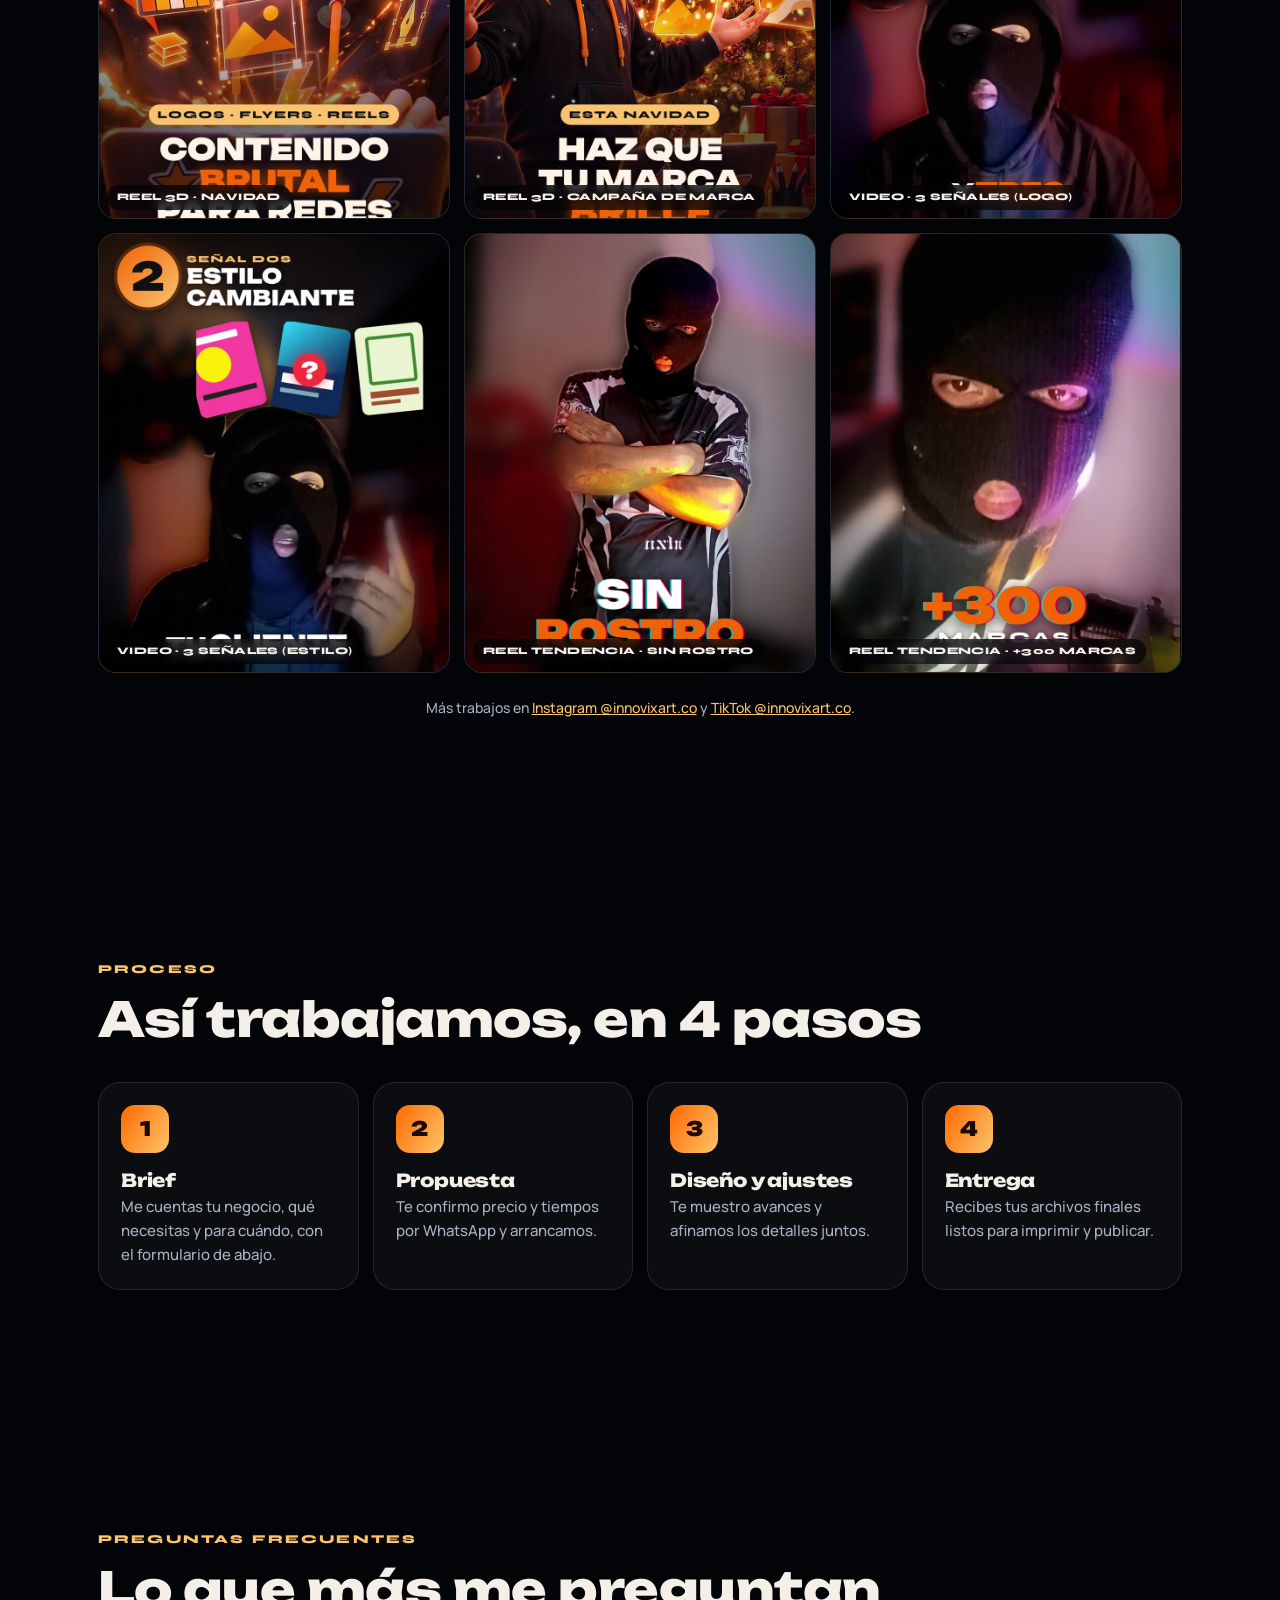
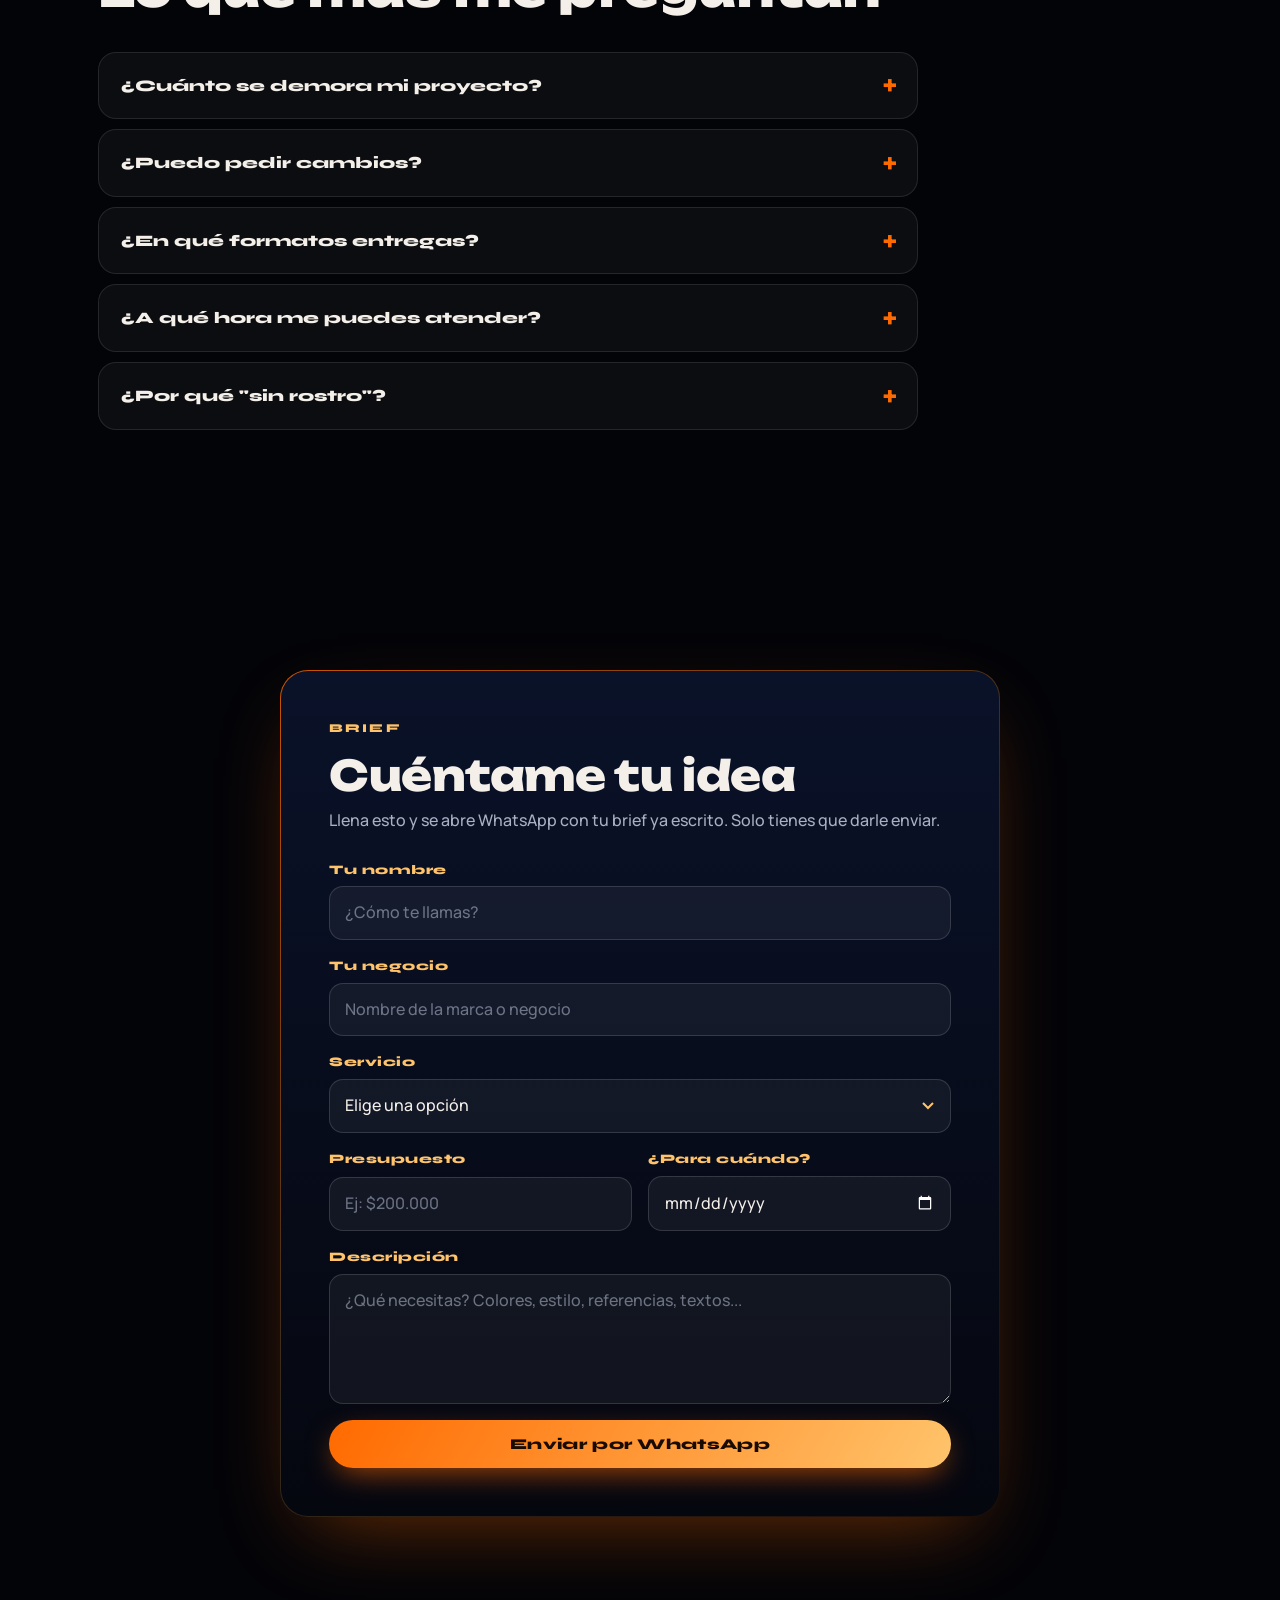
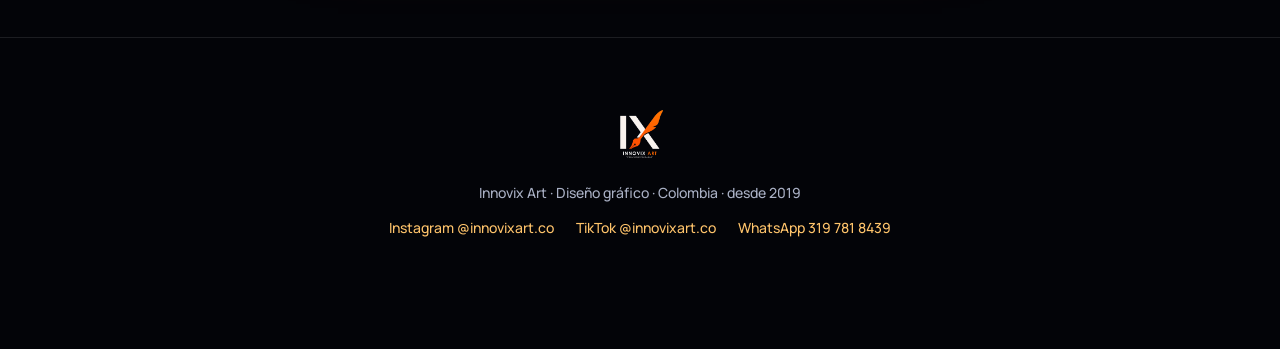
==== commit 8af19dfa: "Landing: fotos de portafolio y precio a tu medida" ====
--- a/index.html
+++ b/index.html
@@ -98,7 +98,7 @@
     <div class="paquetes">
       <article class="paquete revelar">
         <h3>Arranque</h3>
-        <p class="precio">Desde <span>$___</span></p>
+        <p class="precio">Precio <span>a tu medida</span></p>
         <p class="paquete-desc">Para negocios que están naciendo y necesitan verse serios desde el día uno.</p>
         <ul>
           <li>Logo</li>
@@ -110,7 +110,7 @@
       <article class="paquete destacado revelar">
         <span class="sello">Más completo</span>
         <h3>Marca completa</h3>
-        <p class="precio">Desde <span>$___</span></p>
+        <p class="precio">Precio <span>a tu medida</span></p>
         <p class="paquete-desc">Para marcas que quieren una imagen sólida y coherente en todos lados.</p>
         <ul>
           <li>Logo</li>
@@ -122,7 +122,7 @@
       </article>
       <article class="paquete revelar">
         <h3>Contenido</h3>
-        <p class="precio">Desde <span>$___</span></p>
+        <p class="precio">Precio <span>a tu medida</span></p>
         <p class="paquete-desc">Para marcas que ya existen y necesitan publicar con constancia y buen diseño.</p>
         <ul>
           <li>Posts y carruseles para redes</li>
@@ -140,12 +140,12 @@
     <p class="etiqueta revelar">Portafolio</p>
     <h2 class="revelar">Algo de lo que he hecho</h2>
     <div class="galeria">
-      <figure class="pieza revelar"><img src="img/portafolio-01.jpg" alt="Proyecto de portafolio 1" loading="lazy"><figcaption>Proyecto 01</figcaption></figure>
-      <figure class="pieza revelar"><img src="img/portafolio-02.jpg" alt="Proyecto de portafolio 2" loading="lazy"><figcaption>Proyecto 02</figcaption></figure>
-      <figure class="pieza revelar"><img src="img/portafolio-03.jpg" alt="Proyecto de portafolio 3" loading="lazy"><figcaption>Proyecto 03</figcaption></figure>
-      <figure class="pieza revelar"><img src="img/portafolio-04.jpg" alt="Proyecto de portafolio 4" loading="lazy"><figcaption>Proyecto 04</figcaption></figure>
-      <figure class="pieza revelar"><img src="img/portafolio-05.jpg" alt="Proyecto de portafolio 5" loading="lazy"><figcaption>Proyecto 05</figcaption></figure>
-      <figure class="pieza revelar"><img src="img/portafolio-06.jpg" alt="Proyecto de portafolio 6" loading="lazy"><figcaption>Proyecto 06</figcaption></figure>
+      <figure class="pieza revelar"><img src="img/portafolio-01.jpg" alt="Reel 3D · Navidad" loading="lazy"><figcaption>Reel 3D · Navidad</figcaption></figure>
+      <figure class="pieza revelar"><img src="img/portafolio-02.jpg" alt="Reel 3D · Campaña de marca" loading="lazy"><figcaption>Reel 3D · Campaña de marca</figcaption></figure>
+      <figure class="pieza revelar"><img src="img/portafolio-03.jpg" alt="Video · 3 señales (logo)" loading="lazy"><figcaption>Video · 3 señales (logo)</figcaption></figure>
+      <figure class="pieza revelar"><img src="img/portafolio-04.jpg" alt="Video · 3 señales (estilo)" loading="lazy"><figcaption>Video · 3 señales (estilo)</figcaption></figure>
+      <figure class="pieza revelar"><img src="img/portafolio-05.jpg" alt="Reel tendencia · Sin rostro" loading="lazy"><figcaption>Reel tendencia · Sin rostro</figcaption></figure>
+      <figure class="pieza revelar"><img src="img/portafolio-06.jpg" alt="Reel tendencia · +300 marcas" loading="lazy"><figcaption>Reel tendencia · +300 marcas</figcaption></figure>
     </div>
     <p class="nota revelar">Más trabajos en <a href="https://www.instagram.com/innovixart.co/" target="_blank" rel="noopener">Instagram @innovixart.co</a> y <a href="https://www.tiktok.com/@innovixart.co" target="_blank" rel="noopener">TikTok @innovixart.co</a>.</p>
   </section>
--- a/estilos.css
+++ b/estilos.css
@@ -20,7 +20,9 @@
 }
 
 * { box-sizing: border-box; margin: 0; padding: 0; }
-html { scroll-behavior: smooth; -webkit-text-size-adjust: 100%; }
+html { scroll-behavior: smooth; -webkit-text-size-adjust: 100%; overflow-x: hidden; }
+/* Respaldo anti-desborde: clip recorta sin crear contenedor de scroll */
+@supports (overflow-x: clip) { html, body, main { overflow-x: clip; } }
 body {
   font-family: "Manrope", system-ui, sans-serif;
   font-weight: 500;
@@ -98,13 +100,13 @@
 .hero-sub { color: var(--suave); font-size: clamp(16px, 4.2vw, 19px); max-width: 52ch; margin: 22px auto 30px; }
 .hero-cta { display: flex; flex-wrap: wrap; gap: 12px; justify-content: center; width: 100%; }
 .hero-cta .btn { flex: 1 1 200px; max-width: 260px; }
-.datos { list-style: none; display: grid; grid-template-columns: repeat(3, 1fr); gap: 10px; margin-top: 44px; width: 100%; max-width: 560px; }
-.datos li { padding: 16px 8px; border: 1px solid var(--linea); border-radius: 16px; background: var(--vidrio); }
-.datos strong { display: block; font-family: "Unbounded"; font-weight: 900; font-size: clamp(20px, 6vw, 30px); background: var(--fuego); -webkit-background-clip: text; background-clip: text; color: transparent; }
+.datos { list-style: none; display: grid; grid-template-columns: repeat(3, minmax(0, 1fr)); gap: 8px; margin-top: 44px; width: 100%; max-width: 560px; }
+.datos li { min-width: 0; padding: 14px 6px; border: 1px solid var(--linea); border-radius: 16px; background: var(--vidrio); }
+.datos strong { display: block; font-family: "Unbounded"; font-weight: 900; font-size: clamp(18px, 5.4vw, 30px); background: var(--fuego); -webkit-background-clip: text; background-clip: text; color: transparent; }
 .datos span { font-size: 12px; color: var(--suave); line-height: 1.3; display: block; margin-top: 4px; }
 
 /* Cinta animada */
-.cinta { overflow: hidden; border-block: 1px solid var(--linea); background: rgba(255, 106, 0, .06); padding: 16px 0; transform: rotate(-2deg); margin: 20px -10px; }
+.cinta { overflow: hidden; border-block: 1px solid var(--linea); background: rgba(255, 106, 0, .06); padding: 16px 0; transform: rotate(-2deg) scaleX(1.06); margin: 20px 0; }
 .cinta-pista { display: flex; gap: 28px; width: max-content; animation: cinta 26s linear infinite; font-family: "Unbounded"; font-weight: 800; font-size: clamp(18px, 4.5vw, 28px); white-space: nowrap; }
 .cinta-pista i { font-style: normal; color: var(--naranja); }
 @keyframes cinta { to { transform: translateX(-50%); } }
@@ -139,7 +141,7 @@
 .sello { position: absolute; top: -13px; left: 24px; font-family: "Syne"; font-weight: 800; font-size: 11px; letter-spacing: .12em; text-transform: uppercase; background: var(--fuego); color: #1a0b00; padding: 5px 12px; border-radius: 999px; }
 .paquete h3 { font-size: 22px; }
 .precio { margin: 12px 0 10px; color: var(--suave); font-family: "Syne"; font-weight: 800; }
-.precio span { font-family: "Unbounded"; font-weight: 900; font-size: 34px; color: var(--texto); margin-left: 4px; }
+.precio span { font-family: "Unbounded"; font-weight: 900; font-size: clamp(20px, 5.6vw, 26px); color: var(--texto); margin-left: 4px; }
 .paquete-desc { color: var(--suave); font-size: 15px; margin-bottom: 18px; }
 .paquete ul { list-style: none; display: grid; gap: 10px; margin-bottom: 26px; flex: 1; }
 .paquete li { position: relative; padding-left: 26px; font-size: 15px; }
@@ -155,7 +157,7 @@
 .pieza:hover img { transform: scale(1.06); }
 .pieza.vacia img { display: none; }
 .pieza.vacia::before { content: "Tu diseño aquí"; position: absolute; inset: 0; display: grid; place-items: center; padding: 0 14px; text-align: center; font-family: "Syne"; font-weight: 800; font-size: 12px; letter-spacing: .08em; text-transform: uppercase; color: rgba(255, 196, 107, .55); }
-.pieza figcaption { position: absolute; left: 8px; bottom: 8px; white-space: nowrap; font-family: "Syne"; font-weight: 800; font-size: 10px; letter-spacing: .06em; text-transform: uppercase; padding: 5px 10px; border-radius: 999px; background: rgba(3, 4, 8, .65); backdrop-filter: blur(6px); }
+.pieza figcaption { position: absolute; left: 8px; bottom: 8px; max-width: calc(100% - 16px); font-family: "Syne"; font-weight: 800; font-size: 10px; line-height: 1.3; letter-spacing: .04em; text-transform: uppercase; padding: 6px 10px; border-radius: 12px; background: rgba(3, 4, 8, .72); backdrop-filter: blur(6px); }
 
 /* Proceso */
 .pasos { list-style: none; display: grid; gap: 14px; counter-reset: p; }
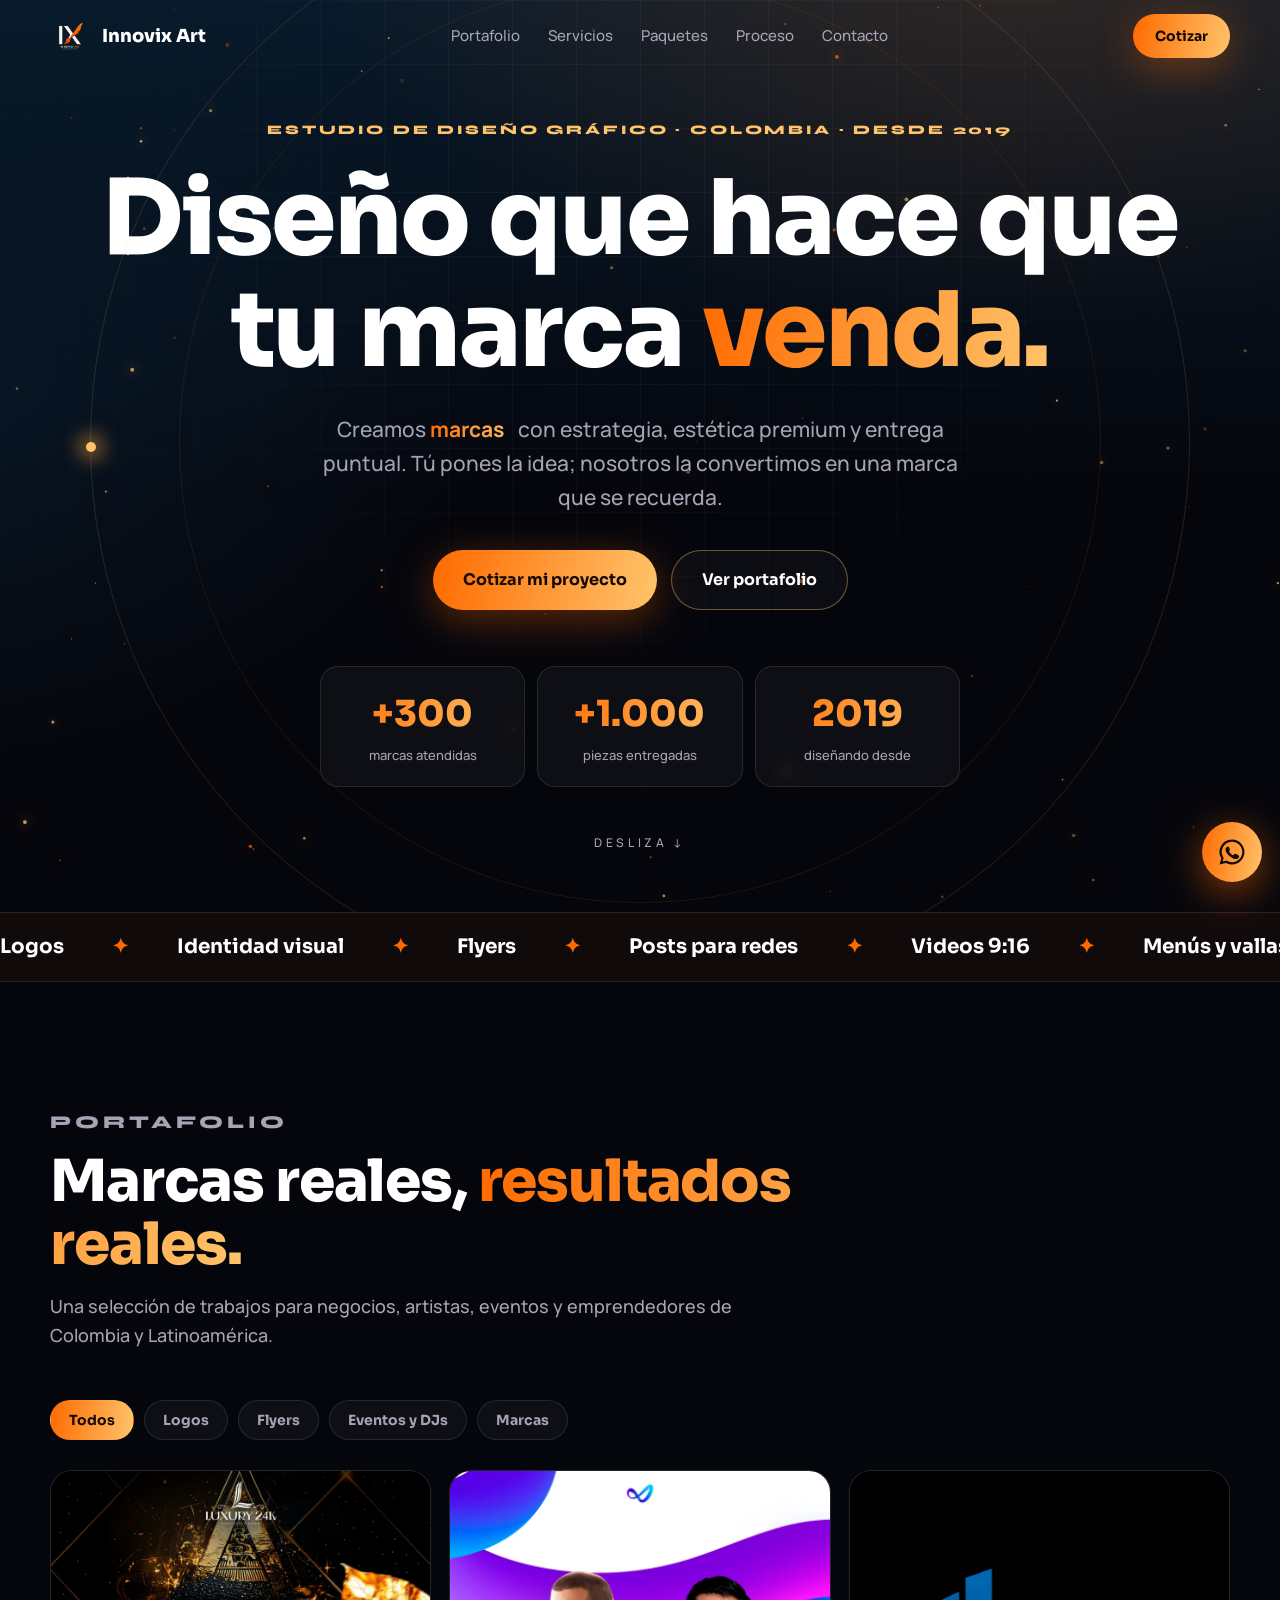
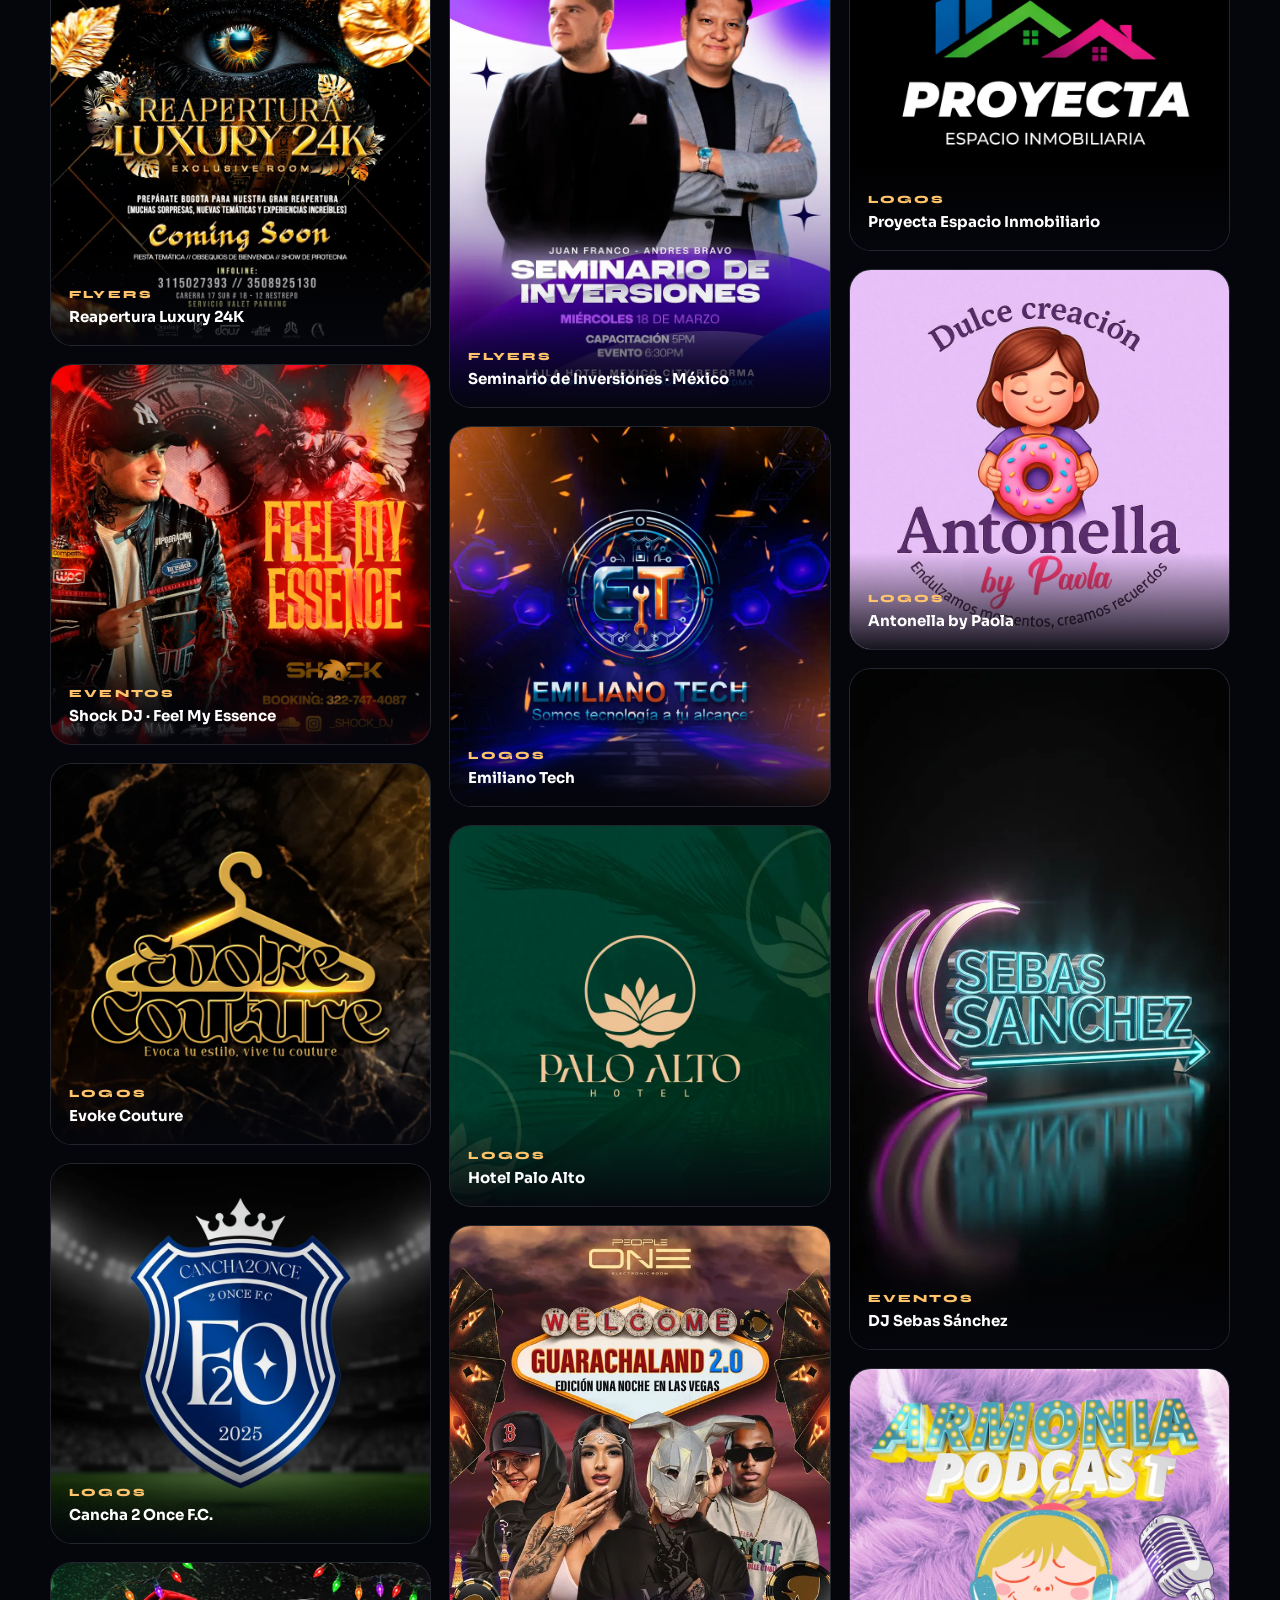
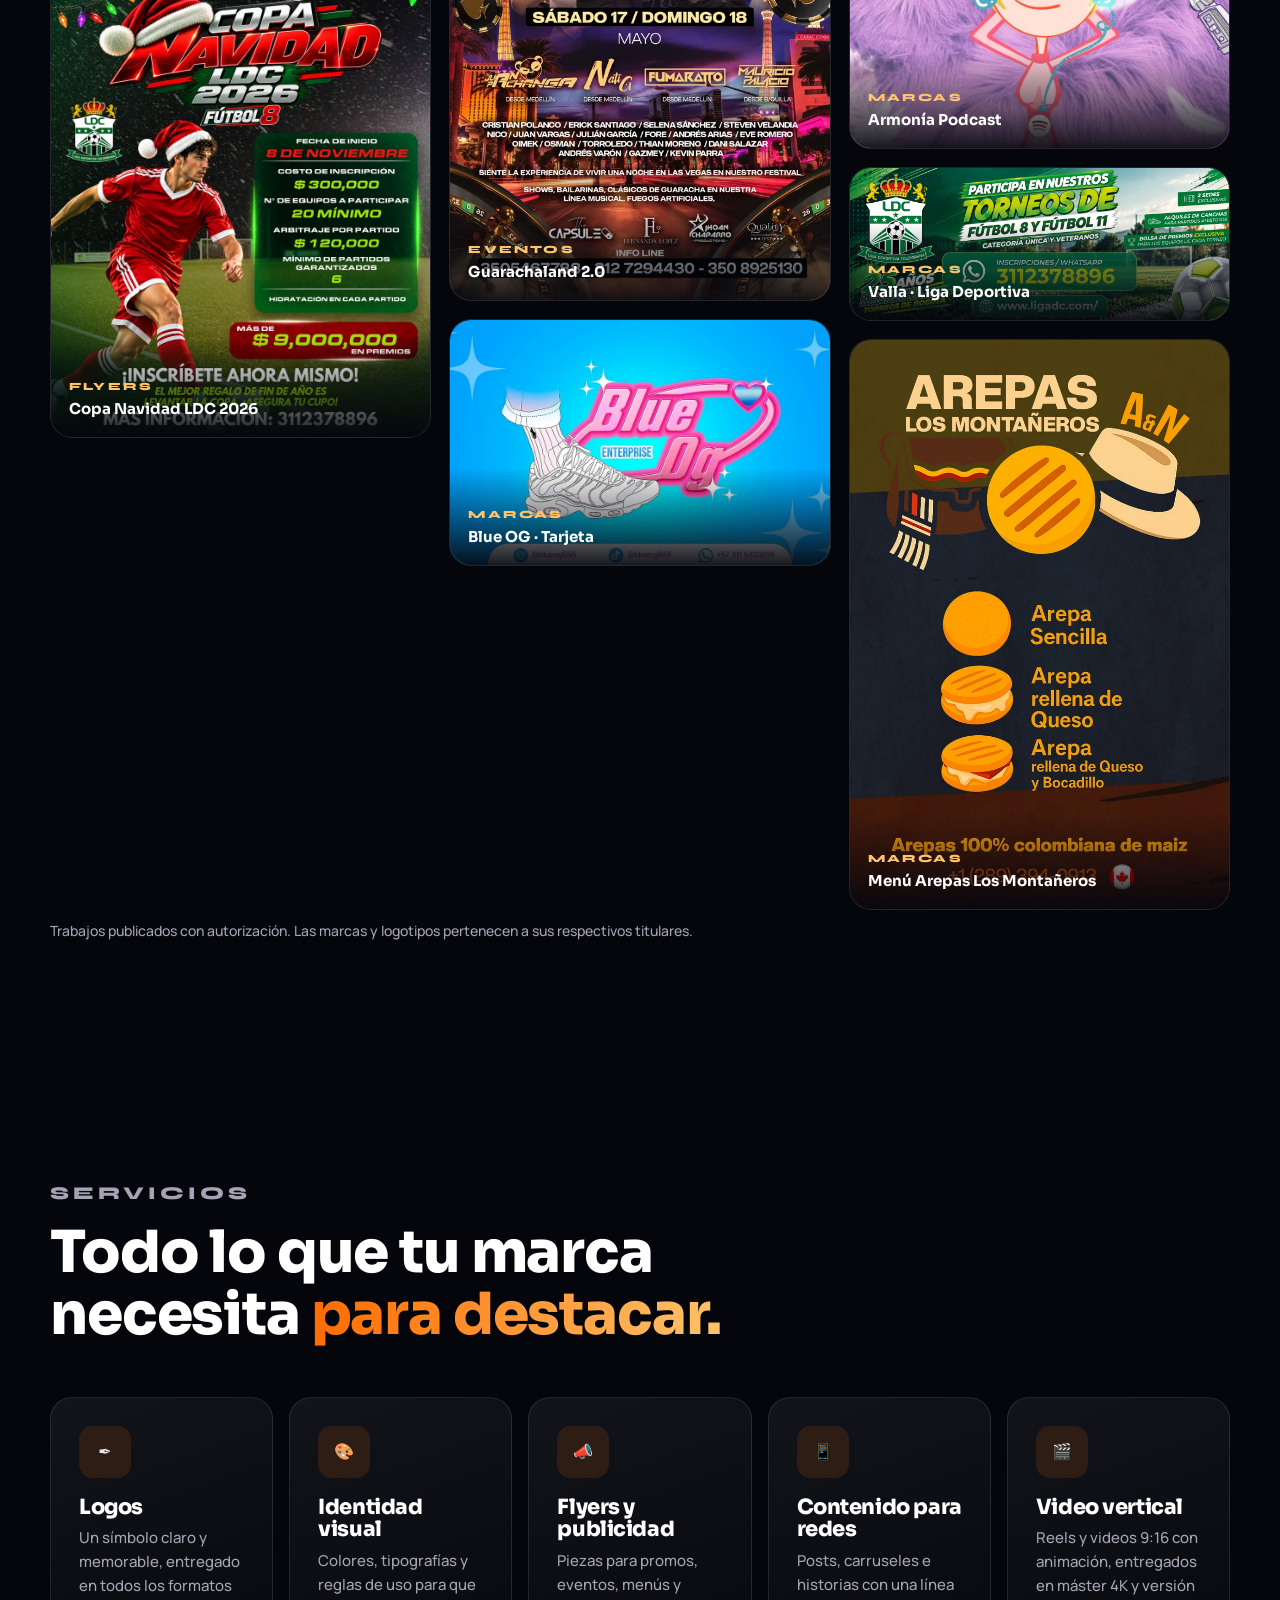
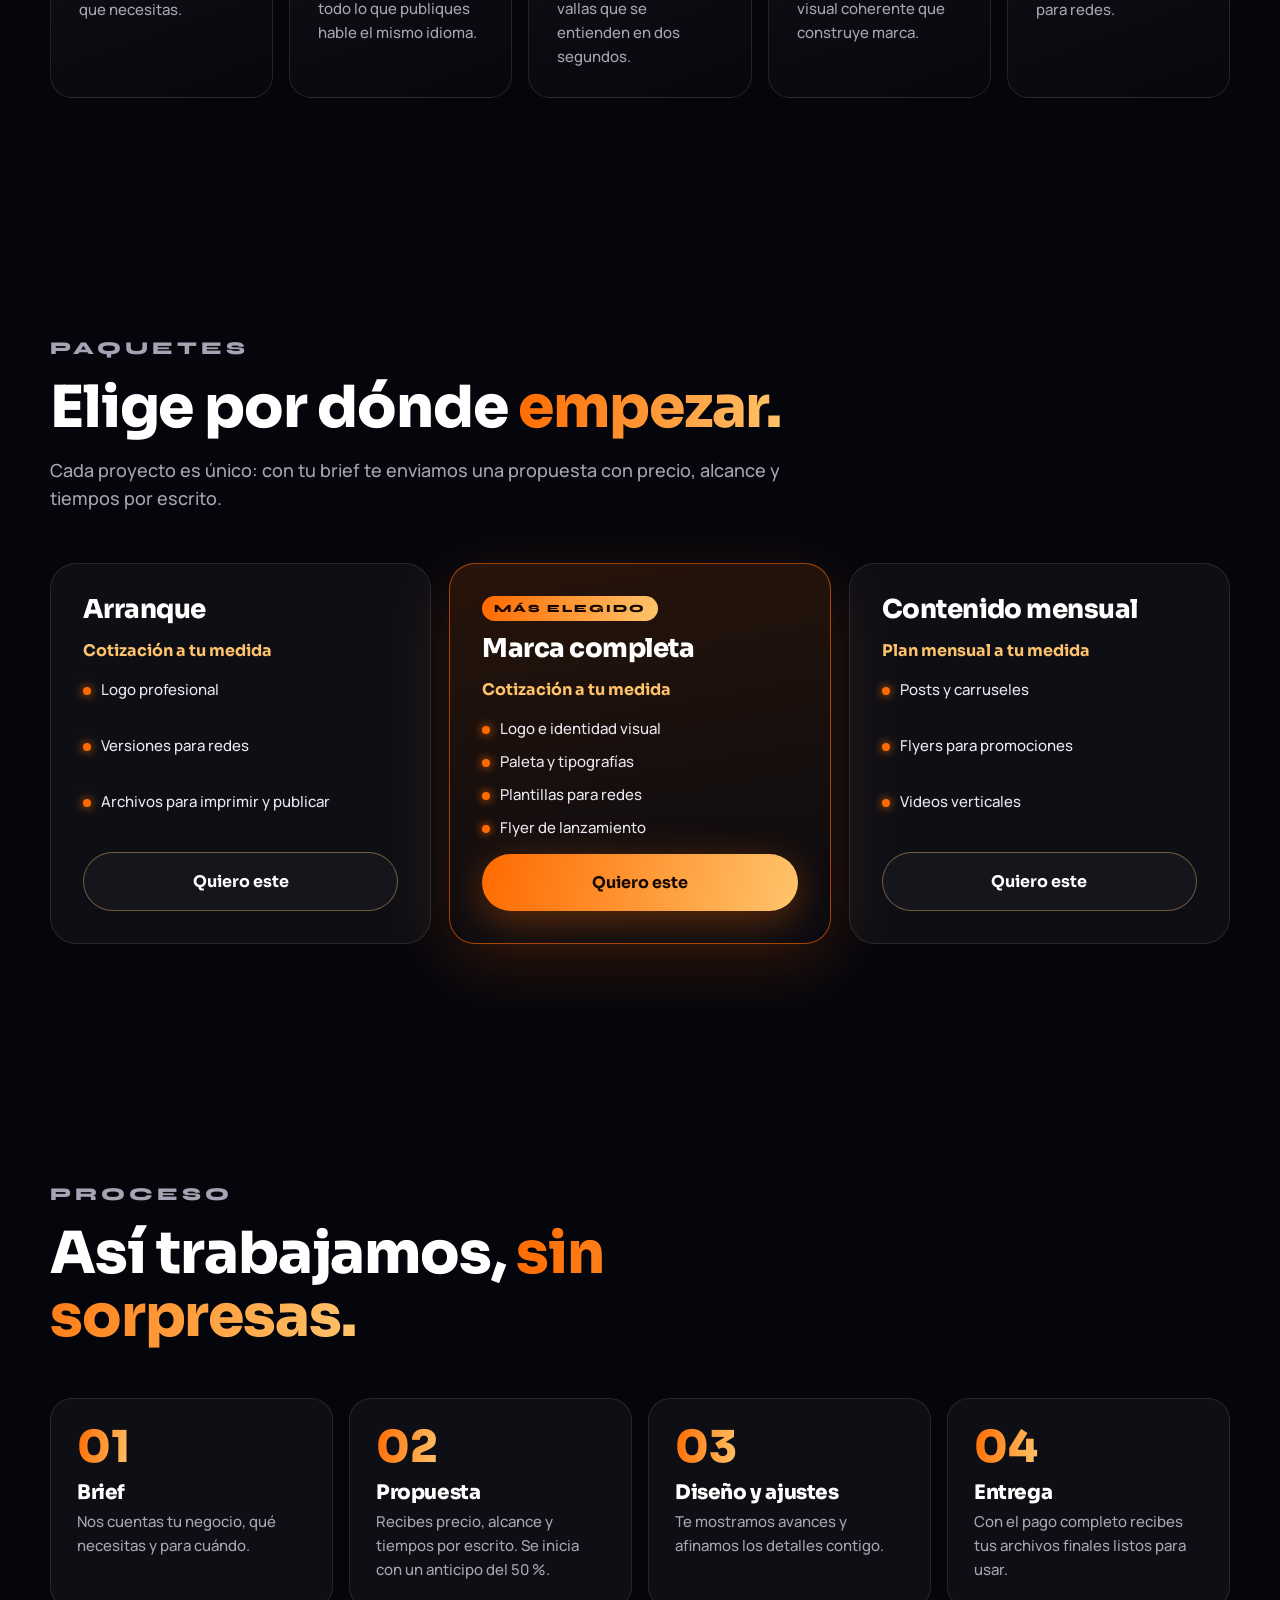
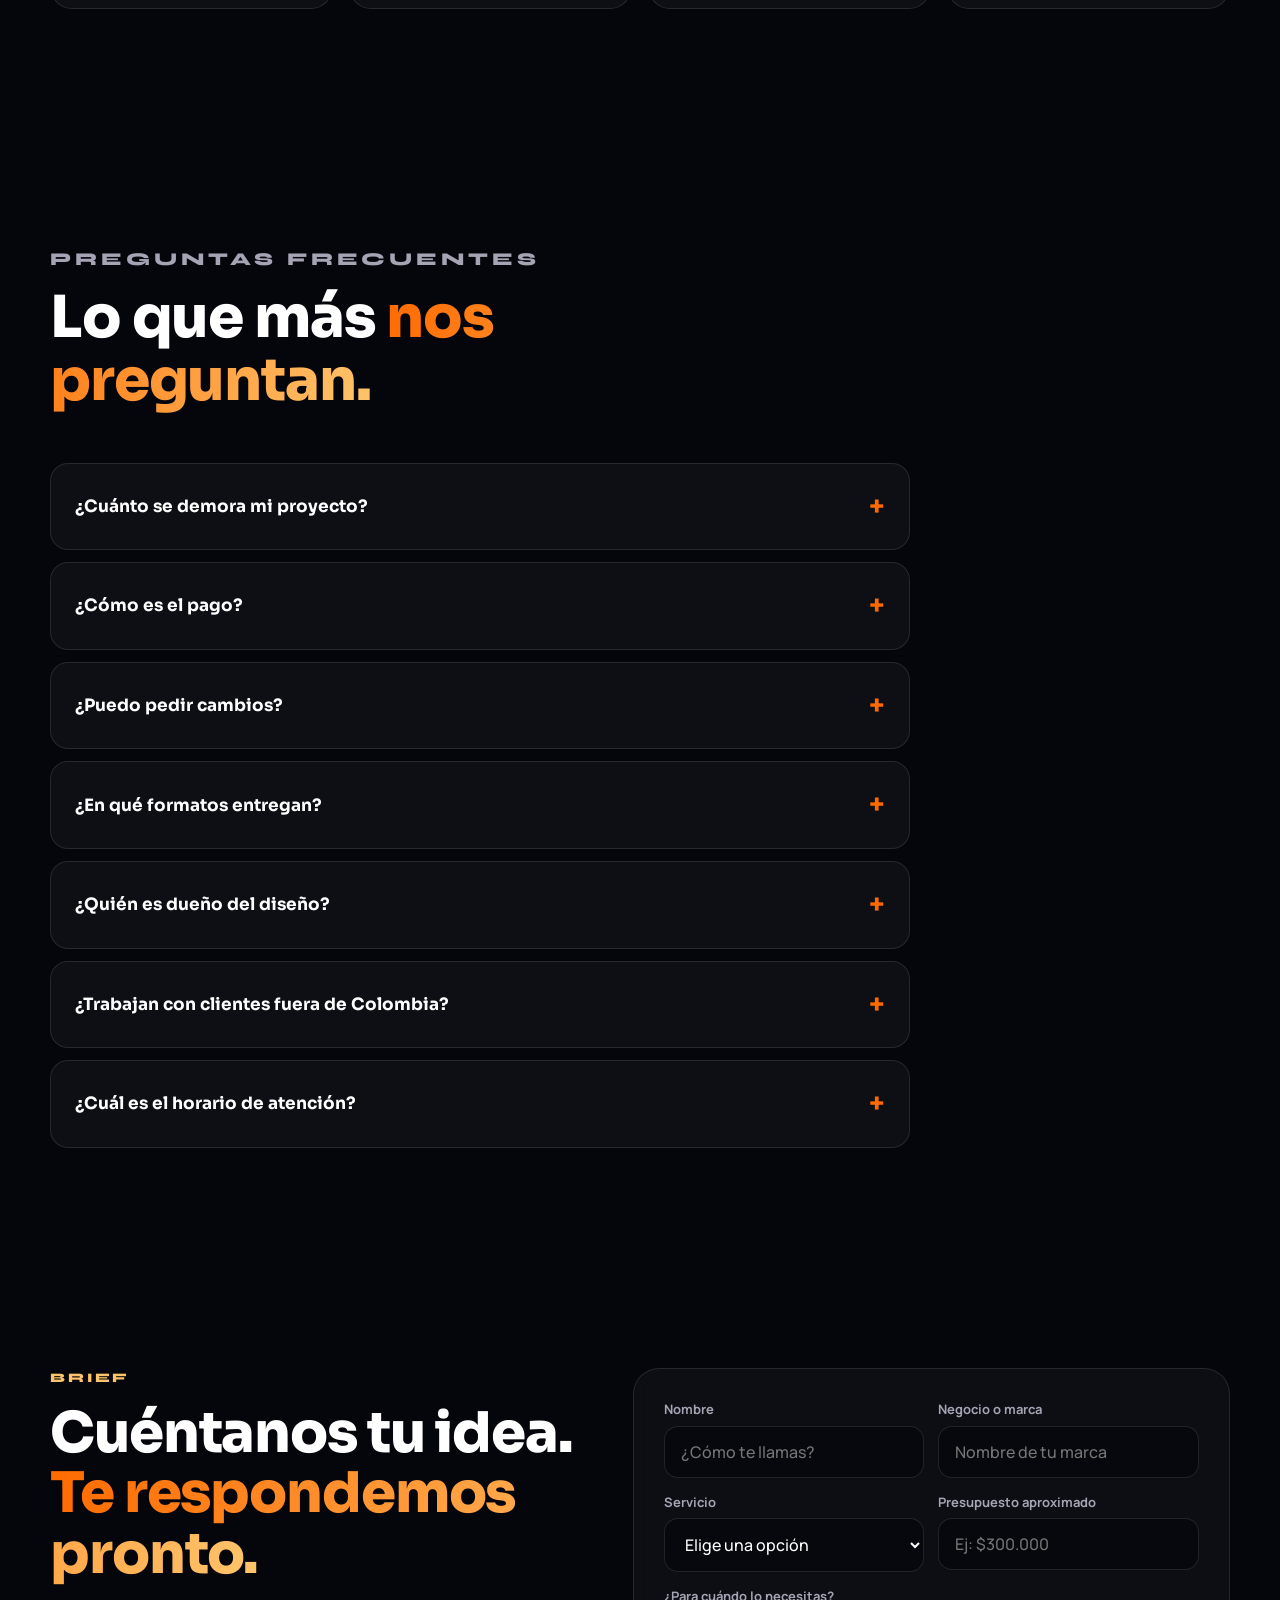
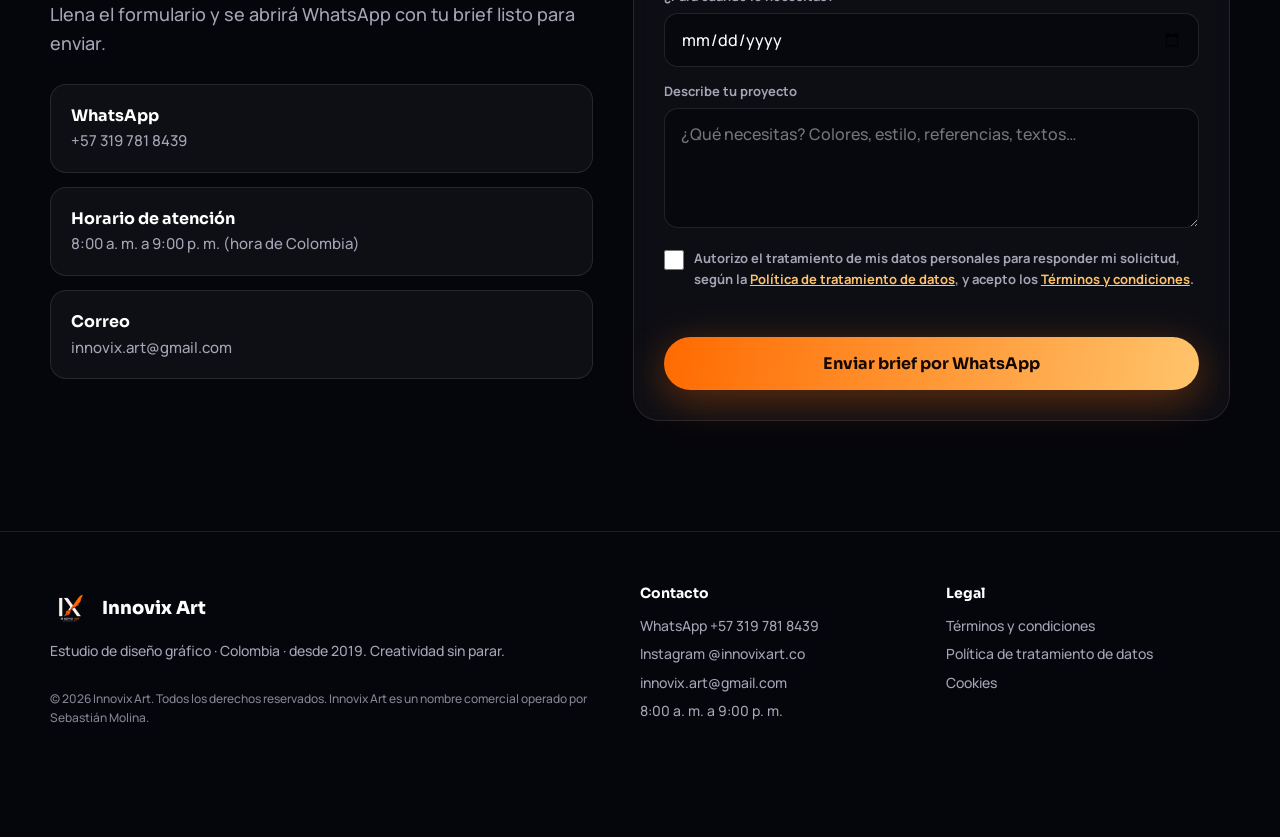
==== commit c374ac27: "Landing: nuevo diseno, portafolio y paginas legales" ====
--- a/index.html
+++ b/index.html
@@ -2,260 +2,340 @@
 <html lang="es">
 <head>
 <meta charset="utf-8">
-<meta name="viewport" content="width=device-width, initial-scale=1, viewport-fit=cover">
-<title>Innovix Art — Diseño gráfico para marcas</title>
-<meta name="description" content="Innovix Art: estudio de diseño gráfico en Colombia desde 2019. Logos, flyers, posts para redes, identidad visual y videos cortos. +300 marcas.">
-<meta name="theme-color" content="#05070f">
-<meta property="og:title" content="Innovix Art — El diseñador sin rostro detrás de +300 marcas">
-<meta property="og:description" content="Logos, flyers, posts, identidad visual y videos cortos. Desde 2019.">
-<meta property="og:image" content="marca/LOGO_INNOVIX_ART_ORIGINAL.png">
+<meta name="viewport" content="width=device-width, initial-scale=1">
+<title>Innovix Art · Estudio de diseño gráfico</title>
+<meta name="description" content="Innovix Art: estudio de diseño gráfico en Colombia desde 2019. Logos, flyers, posts, identidad visual y video para redes. +300 marcas y +1.000 piezas entregadas.">
+<meta property="og:title" content="Innovix Art · Estudio de diseño gráfico">
+<meta property="og:description" content="Diseño que hace que tu marca se vea, se recuerde y venda. +300 marcas desde 2019.">
+<meta property="og:image" content="img/luxury24k.webp">
+<meta name="theme-color" content="#05060c">
 <link rel="icon" href="marca/LOGO_INNOVIX_ART_ORIGINAL.png">
-<link rel="preload" href="marca/unbounded-latin-900-normal.woff2" as="font" type="font/woff2" crossorigin>
-<link rel="stylesheet" href="estilos.css">
+<style>
+@font-face{font-family:Sora;src:url(marca/sora-latin-800-normal.woff2) format("woff2");font-weight:800;font-display:swap}
+@font-face{font-family:Sora;src:url(marca/sora-latin-700-normal.woff2) format("woff2");font-weight:700;font-display:swap}
+@font-face{font-family:Syne;src:url(marca/syne-latin-800-normal.woff2) format("woff2");font-weight:800;font-display:swap}
+@font-face{font-family:Manrope;src:url(marca/manrope-latin-500-normal.woff2) format("woff2");font-weight:500;font-display:swap}
+@font-face{font-family:Manrope;src:url(marca/manrope-latin-700-normal.woff2) format("woff2");font-weight:700;font-display:swap}
+:root{--n:#FF6A00;--d:#FFC46B;--cr:#FFF4E6;--noche:#081A2B;--neg:#05060c;--txt:#e9e6ef;--suave:#a6a3b4;--linea:rgba(255,255,255,.1);--vidrio:rgba(255,255,255,.04);--fuego:linear-gradient(100deg,#FF6A00,#FFC46B)}
+*{margin:0;padding:0;box-sizing:border-box}
+html{scroll-behavior:smooth;overflow-x:hidden}
+body{font-family:Manrope,system-ui,sans-serif;font-weight:500;color:var(--txt);background:var(--neg);line-height:1.6;overflow-x:clip;max-width:100%}
+img{max-width:100%;height:auto;display:block}
+a{color:inherit;text-decoration:none}
+h1,h2,h3{font-family:Sora,system-ui,sans-serif;font-weight:800;letter-spacing:-.02em;line-height:1.08;color:#fff}
+.k{font-family:Syne;font-weight:800;font-size:13px;letter-spacing:.22em;text-transform:uppercase;color:var(--d)}
+.grad{background:var(--fuego);-webkit-background-clip:text;background-clip:text;color:transparent}
+.wrap{width:min(1180px,100% - 40px);margin-inline:auto}
+section{padding:110px 0;position:relative}
+.btn{display:inline-flex;align-items:center;justify-content:center;gap:10px;font-family:Sora;font-weight:700;font-size:16px;padding:16px 30px;border-radius:999px;transition:transform .25s,box-shadow .25s;cursor:pointer;border:0}
+.btn-f{background:var(--fuego);color:#140800;box-shadow:0 10px 40px rgba(255,106,0,.35)}
+.btn-f:hover{transform:translateY(-2px);box-shadow:0 14px 60px rgba(255,106,0,.55)}
+.btn-l{border:1px solid rgba(255,196,107,.4);color:#fff;background:rgba(255,255,255,.03)}
+/* fondo global */
+#fx{position:fixed;inset:0;z-index:-2;width:100%;height:100%}
+.ambiente{position:fixed;inset:0;z-index:-3;background:radial-gradient(1200px 700px at 80% -10%,rgba(255,106,0,.18),transparent 60%),radial-gradient(900px 600px at -10% 40%,rgba(8,26,43,.9),transparent 70%),linear-gradient(180deg,#081A2B 0%,#05060c 55%)}
+.grano{position:fixed;inset:0;z-index:-1;pointer-events:none;opacity:.06;background-image:radial-gradient(rgba(255,255,255,.8) 1px,transparent 1px);background-size:3px 3px;mix-blend-mode:overlay}
+.cuadricula{position:fixed;inset:0;z-index:-2;pointer-events:none;background-image:linear-gradient(rgba(255,255,255,.035) 1px,transparent 1px),linear-gradient(90deg,rgba(255,255,255,.035) 1px,transparent 1px);background-size:64px 64px;mask-image:radial-gradient(ellipse at 50% 20%,#000 20%,transparent 70%)}
+/* intro */
+#intro{position:fixed;inset:0;z-index:100;display:grid;place-items:center;background:#05060c;transition:clip-path 1s cubic-bezier(.77,0,.18,1);clip-path:circle(150% at 50% 50%)}
+#intro.fuera{clip-path:circle(0% at 50% 50%)}
+#intro .an{position:absolute;width:40vmin;height:40vmin;border-radius:50%;border:2px solid var(--n);box-shadow:0 0 60px var(--n),inset 0 0 60px rgba(255,106,0,.5);animation:onda 1.6s cubic-bezier(.2,.8,.2,1) forwards;opacity:0}
+#intro .an.b{animation-delay:.25s;border-color:var(--d)}
+@keyframes onda{0%{transform:scale(.2);opacity:1}100%{transform:scale(3.2);opacity:0}}
+#intro img{width:min(46vw,240px);animation:logo 1.4s cubic-bezier(.2,1.4,.3,1) both;filter:drop-shadow(0 0 40px rgba(255,106,0,.6))}
+@keyframes logo{0%{transform:scale(.3) rotate(-12deg);opacity:0;filter:blur(20px)}100%{transform:none;opacity:1}}
+#intro p{position:absolute;bottom:14vh;font-family:Sora;font-weight:800;font-size:22px;color:#fff;letter-spacing:.06em}
+/* nav */
+nav{position:fixed;top:0;left:0;right:0;z-index:50;transition:background .3s,backdrop-filter .3s}
+nav.solida{background:rgba(5,6,12,.7);backdrop-filter:blur(14px);border-bottom:1px solid var(--linea)}
+nav .wrap{display:flex;align-items:center;justify-content:space-between;height:72px}
+.marca{display:flex;align-items:center;gap:12px;font-family:Sora;font-weight:800;font-size:18px;color:#fff}
+.marca img{width:40px}
+.menu{display:flex;gap:28px;font-size:15px;color:var(--suave)}
+.menu a:hover{color:#fff}
+nav .btn{padding:11px 22px;font-size:14px}
+@media(max-width:820px){.menu{display:none}}
+/* hero */
+.hero{min-height:100svh;display:flex;align-items:center;padding:120px 0 60px;overflow:hidden}
+.hero .wrap{position:relative;text-align:center}
+.orbita{position:absolute;left:50%;top:44%;width:min(1100px,160vw);aspect-ratio:1;translate:-50% -50%;border-radius:50%;border:1px solid rgba(255,196,107,.14);pointer-events:none}
+.orbita::before{content:"";position:absolute;inset:8%;border-radius:50%;border:1px solid rgba(255,106,0,.12)}
+.orbita i{position:absolute;top:50%;left:-5px;width:10px;height:10px;border-radius:50%;background:var(--d);box-shadow:0 0 20px 6px rgba(255,160,60,.7);transform-origin:calc(min(1100px,160vw)/2 + 5px) 50%;animation:gira 14s linear infinite}
+@keyframes gira{to{transform:rotate(360deg)}}
+.hero h1{font-size:clamp(40px,8.4vw,104px);margin:22px auto 26px;max-width:14ch}
+.hero h1 .w{display:inline-block;opacity:0;transform:translateY(60%) rotateX(-60deg);filter:blur(10px);transition:all .9s cubic-bezier(.2,.9,.2,1)}
+.hero.on h1 .w{opacity:1;transform:none;filter:none}
+.rota{display:inline-block;min-width:6ch;text-align:left}
+.hero p.sub{font-size:clamp(17px,2.1vw,21px);color:var(--suave);max-width:640px;margin:0 auto 36px}
+.acciones{display:flex;gap:14px;justify-content:center;flex-wrap:wrap}
+.cifras{display:grid;grid-template-columns:repeat(3,1fr);gap:12px;max-width:640px;margin:56px auto 0}
+.cifras div{padding:18px 8px;border:1px solid var(--linea);border-radius:18px;background:var(--vidrio);backdrop-filter:blur(8px)}
+.cifras b{display:block;font-family:Sora;font-weight:800;font-size:clamp(24px,5vw,36px)}
+.cifras span{font-size:13px;color:var(--suave)}
+.bajar{margin-top:46px;font-size:12px;letter-spacing:.3em;color:var(--suave)}
+/* cinta */
+.cinta{overflow:hidden;border-block:1px solid var(--linea);background:rgba(255,106,0,.05);padding:18px 0}
+.cinta div{display:flex;gap:48px;width:max-content;animation:cinta 28s linear infinite;font-family:Sora;font-weight:700;font-size:20px;color:#fff;white-space:nowrap}
+.cinta em{font-style:normal;color:var(--n)}
+@keyframes cinta{to{transform:translateX(-50%)}}
+/* titulos de seccion */
+.tit{max-width:760px;margin-bottom:50px}
+.tit h2{font-size:clamp(32px,5vw,58px);margin-top:14px}
+.tit p{color:var(--suave);margin-top:16px;font-size:18px}
+/* portafolio */
+.filtros{display:flex;gap:10px;flex-wrap:wrap;margin-bottom:30px}
+.filtros button{font:700 14px Sora;color:var(--suave);background:var(--vidrio);border:1px solid var(--linea);padding:10px 18px;border-radius:999px;cursor:pointer;transition:.25s}
+.filtros button.act,.filtros button:hover{color:#140800;background:var(--fuego);border-color:transparent}
+.galeria{columns:3 300px;column-gap:18px}
+.obra{break-inside:avoid;margin-bottom:18px;border-radius:22px;overflow:hidden;position:relative;border:1px solid var(--linea);background:#0b0d16;cursor:zoom-in;transform-style:preserve-3d;transition:transform .2s ease-out,box-shadow .3s,opacity .4s}
+.obra img{width:100%;transition:transform .6s cubic-bezier(.2,.8,.2,1)}
+.obra:hover{box-shadow:0 30px 80px rgba(255,106,0,.25)}
+.obra:hover img{transform:scale(1.05)}
+.obra figcaption{position:absolute;left:0;right:0;bottom:0;padding:40px 18px 16px;background:linear-gradient(transparent,rgba(5,6,12,.92));font-family:Sora;font-weight:700;font-size:15px;color:#fff}
+.obra figcaption span{display:block;font:800 11px Syne;letter-spacing:.2em;text-transform:uppercase;color:var(--d);margin-bottom:4px}
+.obra::after{content:"";position:absolute;inset:0;background:radial-gradient(400px circle at var(--mx,50%) var(--my,50%),rgba(255,196,107,.18),transparent 40%);opacity:0;transition:opacity .3s;pointer-events:none}
+.obra:hover::after{opacity:1}
+.obra.oculta{display:none}
+#visor{position:fixed;inset:0;z-index:90;background:rgba(3,4,8,.94);display:none;place-items:center;padding:20px;cursor:zoom-out}
+#visor.ab{display:grid}
+#visor img{max-height:86vh;width:auto;border-radius:14px;box-shadow:0 0 80px rgba(255,106,0,.25)}
+#visor p{position:absolute;bottom:18px;left:0;right:0;text-align:center;font-family:Sora;font-weight:700;color:#fff}
+.nota-port{color:var(--suave);font-size:14px;margin-top:10px}
+/* servicios */
+.servs{display:grid;grid-template-columns:repeat(auto-fit,minmax(220px,1fr));gap:16px}
+.serv{padding:28px;border-radius:22px;border:1px solid var(--linea);background:linear-gradient(160deg,rgba(255,255,255,.06),rgba(255,255,255,.01));position:relative;overflow:hidden;transition:transform .3s,border-color .3s}
+.serv:hover{transform:translateY(-6px);border-color:rgba(255,106,0,.5)}
+.serv .ic{width:52px;height:52px;border-radius:14px;display:grid;place-items:center;background:rgba(255,106,0,.12);margin-bottom:18px}
+.serv h3{font-size:21px;margin-bottom:8px}
+.serv p{color:var(--suave);font-size:15px}
+/* paquetes */
+.paqs{display:grid;grid-template-columns:repeat(auto-fit,minmax(260px,1fr));gap:18px}
+.paq{padding:32px;border-radius:26px;border:1px solid var(--linea);background:var(--vidrio);display:flex;flex-direction:column;gap:14px}
+.paq.top{border-color:rgba(255,106,0,.6);background:linear-gradient(170deg,rgba(255,106,0,.14),rgba(255,255,255,.02));box-shadow:0 20px 70px rgba(255,106,0,.18)}
+.paq .et{align-self:flex-start;font:800 11px Syne;letter-spacing:.18em;text-transform:uppercase;background:var(--fuego);color:#140800;padding:6px 12px;border-radius:999px}
+.paq h3{font-size:26px}
+.paq .pr{font-family:Sora;font-weight:700;color:var(--d)}
+.paq ul{list-style:none;display:grid;gap:9px;color:var(--txt);font-size:15px;flex:1}
+.paq li::before{content:"";display:inline-block;width:8px;height:8px;border-radius:50%;background:var(--n);margin-right:10px;box-shadow:0 0 10px var(--n)}
+/* proceso */
+.pasos{display:grid;grid-template-columns:repeat(auto-fit,minmax(220px,1fr));gap:16px;counter-reset:p}
+.paso{padding:26px;border-radius:22px;border:1px solid var(--linea);background:var(--vidrio)}
+.paso b{font-family:Sora;font-weight:800;font-size:44px;line-height:1}
+.paso h3{font-size:20px;margin:12px 0 6px}
+.paso p{color:var(--suave);font-size:15px}
+/* faq */
+.faq{display:grid;gap:12px;max-width:860px}
+.faq details{border:1px solid var(--linea);border-radius:18px;background:var(--vidrio);padding:0 24px}
+.faq summary{list-style:none;cursor:pointer;display:flex;justify-content:space-between;align-items:center;gap:16px;padding:22px 0;font-family:Sora;font-weight:700;font-size:17px;color:#fff}
+.faq summary::-webkit-details-marker{display:none}
+.faq summary::after{content:"+";font-size:26px;color:var(--n);transition:transform .3s;flex:none}
+.faq details[open] summary::after{transform:rotate(45deg)}
+.faq details p{color:var(--suave);padding-bottom:22px}
+/* brief */
+.brief{display:grid;grid-template-columns:1fr 1.1fr;gap:40px;align-items:start}
+@media(max-width:900px){.brief{grid-template-columns:1fr}}
+form{display:grid;gap:14px;padding:30px;border-radius:26px;border:1px solid var(--linea);background:rgba(255,255,255,.035);backdrop-filter:blur(10px)}
+label{font-size:13px;font-weight:700;color:var(--suave)}
+input,select,textarea{width:100%;margin-top:6px;font:500 16px Manrope;color:#fff;background:rgba(5,6,12,.6);border:1px solid var(--linea);border-radius:14px;padding:14px 16px;outline:none;transition:border-color .2s}
+input:focus,select:focus,textarea:focus{border-color:var(--n)}
+textarea{min-height:120px;resize:vertical}
+.dos{display:grid;grid-template-columns:1fr 1fr;gap:14px}
+@media(max-width:520px){.dos{grid-template-columns:1fr}}
+.acepto{display:flex;gap:10px;align-items:flex-start;font-size:13px;color:var(--suave)}
+.acepto input{width:20px;height:20px;margin-top:2px;flex:none;accent-color:var(--n)}
+.acepto a{color:var(--d);text-decoration:underline}
+.err{color:#ff8a7a;font-size:14px;min-height:20px}
+.contacto{display:grid;gap:14px;margin-top:26px}
+.contacto div{padding:18px 20px;border:1px solid var(--linea);border-radius:16px;background:var(--vidrio)}
+.contacto b{display:block;font-family:Sora;color:#fff}
+.contacto span{color:var(--suave);font-size:15px}
+/* footer */
+footer{border-top:1px solid var(--linea);padding:50px 0 110px;color:var(--suave);font-size:14px}
+footer .wrap{display:grid;gap:22px;grid-template-columns:2fr 1fr 1fr}
+@media(max-width:760px){footer .wrap{grid-template-columns:1fr}}
+footer h4{font-family:Sora;color:#fff;margin-bottom:10px}
+footer a{display:block;margin:6px 0}
+footer a:hover{color:var(--d)}
+.legal-min{margin-top:26px;font-size:12px;opacity:.8}
+.wa{position:fixed;right:18px;bottom:18px;z-index:60;width:60px;height:60px;border-radius:50%;display:grid;place-items:center;background:var(--fuego);box-shadow:0 10px 40px rgba(255,106,0,.55);animation:lat 2.6s ease-in-out infinite}
+@keyframes lat{50%{box-shadow:0 10px 60px rgba(255,106,0,.85),0 0 0 10px rgba(255,106,0,.12)}}
+/* revelar */
+.rv{opacity:0;transform:translateY(40px);transition:opacity .9s ease,transform .9s cubic-bezier(.2,.9,.2,1)}
+.rv.vis{opacity:1;transform:none}
+@media (prefers-reduced-motion:reduce){*{animation:none!important;transition:none!important}.rv{opacity:1;transform:none}#intro{display:none}}
+</style>
 </head>
 <body>
-<div class="grano" aria-hidden="true"></div>
-<div class="brillos" aria-hidden="true"><span class="b1"></span><span class="b2"></span><span class="b3"></span></div>
-
-<header class="barra">
-  <a href="#inicio" class="barra-logo" aria-label="Innovix Art, inicio">
-    <img src="marca/LOGO_INNOVIX_ART_ORIGINAL.png" alt="Innovix Art" width="44" height="44">
-    <span>Innovix Art</span>
-  </a>
-  <nav class="barra-nav" aria-label="Secciones">
-    <a href="#servicios">Servicios</a>
-    <a href="#paquetes">Paquetes</a>
-    <a href="#portafolio">Portafolio</a>
-    <a href="#preguntas">Preguntas</a>
-  </nav>
-  <a href="#brief" class="btn btn-mini">Cotizar</a>
-</header>
+<div class="ambiente"></div><canvas id="fx"></canvas><div class="cuadricula"></div><div class="grano"></div>
+
+<div id="intro" aria-hidden="true"><span class="an"></span><span class="an b"></span><img src="marca/LOGO_INNOVIX_ART_ORIGINAL.png" alt=""><p>+<span id="cuenta">0</span> marcas</p></div>
+
+<nav id="nav"><div class="wrap">
+  <a class="marca" href="#inicio"><img src="marca/LOGO_INNOVIX_ART_ORIGINAL.png" alt="Logo Innovix Art">Innovix Art</a>
+  <div class="menu"><a href="#portafolio">Portafolio</a><a href="#servicios">Servicios</a><a href="#paquetes">Paquetes</a><a href="#proceso">Proceso</a><a href="#brief">Contacto</a></div>
+  <a class="btn btn-f" href="#brief">Cotizar</a>
+</div></nav>
 
 <main>
-  <!-- GANCHO -->
-  <section id="inicio" class="hero">
-    <div class="hero-logo revelar">
-      <img src="marca/LOGO_INNOVIX_ART_ORIGINAL.png" alt="Logo de Innovix Art" width="1024" height="1024">
+<section class="hero" id="inicio"><div class="wrap">
+  <div class="orbita" aria-hidden="true"><i></i></div>
+  <p class="k">Estudio de diseño gráfico · Colombia · desde 2019</p>
+  <h1><span class="w">Diseño</span> <span class="w">que</span> <span class="w">hace</span> <span class="w">que</span> <span class="w">tu</span> <span class="w">marca</span> <span class="w grad">venda.</span></h1>
+  <p class="sub">Creamos <b class="rota grad" id="rota">logos</b> con estrategia, estética premium y entrega puntual. Tú pones la idea; nosotros la convertimos en una marca que se recuerda.</p>
+  <div class="acciones"><a class="btn btn-f" href="#brief">Cotizar mi proyecto</a><a class="btn btn-l" href="#portafolio">Ver portafolio</a></div>
+  <div class="cifras"><div><b class="grad" data-num="300">+0</b><span>marcas atendidas</span></div><div><b class="grad" data-num="1000">+0</b><span>piezas entregadas</span></div><div><b class="grad">2019</b><span>diseñando desde</span></div></div>
+  <p class="bajar">DESLIZA ↓</p>
+</div></section>
+
+<div class="cinta" aria-hidden="true"><div><span>Logos</span><em>✦</em><span>Identidad visual</span><em>✦</em><span>Flyers</span><em>✦</em><span>Posts para redes</span><em>✦</em><span>Videos 9:16</span><em>✦</em><span>Menús y vallas</span><em>✦</em><span>Logos</span><em>✦</em><span>Identidad visual</span><em>✦</em><span>Flyers</span><em>✦</em><span>Posts para redes</span><em>✦</em><span>Videos 9:16</span><em>✦</em><span>Menús y vallas</span><em>✦</em></div></div>
+
+<section id="portafolio"><div class="wrap">
+  <div class="tit rv"><p class="k">Portafolio</p><h2>Marcas reales, <span class="grad">resultados reales.</span></h2><p>Una selección de trabajos para negocios, artistas, eventos y emprendedores de Colombia y Latinoamérica.</p></div>
+  <div class="filtros rv" role="tablist"><button class="act" data-f="Todos">Todos</button><button data-f="Logos">Logos</button><button data-f="Flyers">Flyers</button><button data-f="Eventos">Eventos y DJs</button><button data-f="Marcas">Marcas</button></div>
+  <div class="galeria">
+      <figure class="obra" data-cat="Flyers" tabindex="0"><img src="img/luxury24k.webp" alt="Reapertura Luxury 24K" width="880" height="1100" loading="lazy"><figcaption><span>Flyers</span>Reapertura Luxury 24K</figcaption></figure>
+      <figure class="obra" data-cat="Eventos" tabindex="0"><img src="img/shockdj.webp" alt="Shock DJ · Feel My Essence" width="900" height="900" loading="lazy"><figcaption><span>Eventos</span>Shock DJ · Feel My Essence</figcaption></figure>
+      <figure class="obra" data-cat="Logos" tabindex="0"><img src="img/evoke.webp" alt="Evoke Couture" width="900" height="900" loading="lazy"><figcaption><span>Logos</span>Evoke Couture</figcaption></figure>
+      <figure class="obra" data-cat="Logos" tabindex="0"><img src="img/fonda2once.webp" alt="Cancha 2 Once F.C." width="900" height="900" loading="lazy"><figcaption><span>Logos</span>Cancha 2 Once F.C.</figcaption></figure>
+      <figure class="obra" data-cat="Flyers" tabindex="0"><img src="img/copanavidad.webp" alt="Copa Navidad LDC 2026" width="880" height="1100" loading="lazy"><figcaption><span>Flyers</span>Copa Navidad LDC 2026</figcaption></figure>
+      <figure class="obra" data-cat="Flyers" tabindex="0"><img src="img/seminario.webp" alt="Seminario de Inversiones · México" width="778" height="1100" loading="lazy"><figcaption><span>Flyers</span>Seminario de Inversiones · México</figcaption></figure>
+      <figure class="obra" data-cat="Logos" tabindex="0"><img src="img/emitech.webp" alt="Emiliano Tech" width="900" height="900" loading="lazy"><figcaption><span>Logos</span>Emiliano Tech</figcaption></figure>
+      <figure class="obra" data-cat="Logos" tabindex="0"><img src="img/paloalto.webp" alt="Hotel Palo Alto" width="900" height="900" loading="lazy"><figcaption><span>Logos</span>Hotel Palo Alto</figcaption></figure>
+      <figure class="obra" data-cat="Eventos" tabindex="0"><img src="img/guarachaland.webp" alt="Guarachaland 2.0" width="619" height="1100" loading="lazy"><figcaption><span>Eventos</span>Guarachaland 2.0</figcaption></figure>
+      <figure class="obra" data-cat="Marcas" tabindex="0"><img src="img/blueog.webp" alt="Blue OG · Tarjeta" width="900" height="582" loading="lazy"><figcaption><span>Marcas</span>Blue OG · Tarjeta</figcaption></figure>
+      <figure class="obra" data-cat="Logos" tabindex="0"><img src="img/proyecta.webp" alt="Proyecta Espacio Inmobiliario" width="900" height="900" loading="lazy"><figcaption><span>Logos</span>Proyecta Espacio Inmobiliario</figcaption></figure>
+      <figure class="obra" data-cat="Logos" tabindex="0"><img src="img/antonella.webp" alt="Antonella by Paola" width="900" height="900" loading="lazy"><figcaption><span>Logos</span>Antonella by Paola</figcaption></figure>
+      <figure class="obra" data-cat="Eventos" tabindex="0"><img src="img/sebassanchez.webp" alt="DJ Sebas Sánchez" width="614" height="1100" loading="lazy"><figcaption><span>Eventos</span>DJ Sebas Sánchez</figcaption></figure>
+      <figure class="obra" data-cat="Marcas" tabindex="0"><img src="img/armonia.webp" alt="Armonía Podcast" width="900" height="900" loading="lazy"><figcaption><span>Marcas</span>Armonía Podcast</figcaption></figure>
+      <figure class="obra" data-cat="Marcas" tabindex="0"><img src="img/valla.webp" alt="Valla · Liga Deportiva" width="1400" height="560" loading="lazy"><figcaption><span>Marcas</span>Valla · Liga Deportiva</figcaption></figure>
+      <figure class="obra" data-cat="Marcas" tabindex="0"><img src="img/arepas.webp" alt="Menú Arepas Los Montañeros" width="733" height="1100" loading="lazy"><figcaption><span>Marcas</span>Menú Arepas Los Montañeros</figcaption></figure>
+  </div>
+  <p class="nota-port">Trabajos publicados con autorización. Las marcas y logotipos pertenecen a sus respectivos titulares.</p>
+</div></section>
+
+<section id="servicios"><div class="wrap">
+  <div class="tit rv"><p class="k">Servicios</p><h2>Todo lo que tu marca necesita <span class="grad">para destacar.</span></h2></div>
+  <div class="servs">
+    <article class="serv rv"><div class="ic">✒️</div><h3>Logos</h3><p>Un símbolo claro y memorable, entregado en todos los formatos que necesitas.</p></article>
+    <article class="serv rv"><div class="ic">🎨</div><h3>Identidad visual</h3><p>Colores, tipografías y reglas de uso para que todo lo que publiques hable el mismo idioma.</p></article>
+    <article class="serv rv"><div class="ic">📣</div><h3>Flyers y publicidad</h3><p>Piezas para promos, eventos, menús y vallas que se entienden en dos segundos.</p></article>
+    <article class="serv rv"><div class="ic">📱</div><h3>Contenido para redes</h3><p>Posts, carruseles e historias con una línea visual coherente que construye marca.</p></article>
+    <article class="serv rv"><div class="ic">🎬</div><h3>Video vertical</h3><p>Reels y videos 9:16 con animación, entregados en máster 4K y versión para redes.</p></article>
+  </div>
+</div></section>
+
+<section id="paquetes"><div class="wrap">
+  <div class="tit rv"><p class="k">Paquetes</p><h2>Elige por dónde <span class="grad">empezar.</span></h2><p>Cada proyecto es único: con tu brief te enviamos una propuesta con precio, alcance y tiempos por escrito.</p></div>
+  <div class="paqs">
+    <article class="paq rv"><h3>Arranque</h3><p class="pr">Cotización a tu medida</p><ul><li>Logo profesional</li><li>Versiones para redes</li><li>Archivos para imprimir y publicar</li></ul><a class="btn btn-l" href="#brief" data-servicio="Paquete Arranque">Quiero este</a></article>
+    <article class="paq top rv"><span class="et">Más elegido</span><h3>Marca completa</h3><p class="pr">Cotización a tu medida</p><ul><li>Logo e identidad visual</li><li>Paleta y tipografías</li><li>Plantillas para redes</li><li>Flyer de lanzamiento</li></ul><a class="btn btn-f" href="#brief" data-servicio="Paquete Marca completa">Quiero este</a></article>
+    <article class="paq rv"><h3>Contenido mensual</h3><p class="pr">Plan mensual a tu medida</p><ul><li>Posts y carruseles</li><li>Flyers para promociones</li><li>Videos verticales</li></ul><a class="btn btn-l" href="#brief" data-servicio="Plan Contenido mensual">Quiero este</a></article>
+  </div>
+</div></section>
+
+<section id="proceso"><div class="wrap">
+  <div class="tit rv"><p class="k">Proceso</p><h2>Así trabajamos, <span class="grad">sin sorpresas.</span></h2></div>
+  <div class="pasos">
+    <div class="paso rv"><b class="grad">01</b><h3>Brief</h3><p>Nos cuentas tu negocio, qué necesitas y para cuándo.</p></div>
+    <div class="paso rv"><b class="grad">02</b><h3>Propuesta</h3><p>Recibes precio, alcance y tiempos por escrito. Se inicia con un anticipo del 50 %.</p></div>
+    <div class="paso rv"><b class="grad">03</b><h3>Diseño y ajustes</h3><p>Te mostramos avances y afinamos los detalles contigo.</p></div>
+    <div class="paso rv"><b class="grad">04</b><h3>Entrega</h3><p>Con el pago completo recibes tus archivos finales listos para usar.</p></div>
+  </div>
+</div></section>
+
+<section id="faq"><div class="wrap">
+  <div class="tit rv"><p class="k">Preguntas frecuentes</p><h2>Lo que más <span class="grad">nos preguntan.</span></h2></div>
+  <div class="faq">
+    <details class="rv"><summary>¿Cuánto se demora mi proyecto?</summary><p>Normalmente entre 1 y 3 días hábiles; los proyectos más elaborados pueden tomar algunos días adicionales. La fecha exacta queda en tu propuesta.</p></details>
+    <details class="rv"><summary>¿Cómo es el pago?</summary><p>Se inicia con un anticipo del 50 % y el saldo se paga al aprobar el diseño final, antes de la entrega de los archivos.</p></details>
+    <details class="rv"><summary>¿Puedo pedir cambios?</summary><p>Sí. Te mostramos avances y hacemos ajustes durante el proceso. Las rondas de cambios incluidas se indican en tu propuesta.</p></details>
+    <details class="rv"><summary>¿En qué formatos entregan?</summary><p>En los formatos necesarios para imprimir y publicar (PNG, JPG, PDF y vectores cuando aplica). Los videos se entregan verticales 9:16 en máster 4K y versión liviana para redes.</p></details>
+    <details class="rv"><summary>¿Quién es dueño del diseño?</summary><p>Una vez pagado el valor total, te cedemos los derechos patrimoniales de uso del diseño final aprobado, según lo pactado en la propuesta. Consulta los <a class="grad" href="terminos.html">Términos y condiciones</a>.</p></details>
+    <details class="rv"><summary>¿Trabajan con clientes fuera de Colombia?</summary><p>Sí. Trabajamos 100 % en línea con clientes de Colombia y Latinoamérica.</p></details>
+    <details class="rv"><summary>¿Cuál es el horario de atención?</summary><p>Atendemos por WhatsApp de 8:00 a. m. a 9:00 p. m. (hora de Colombia).</p></details>
+  </div>
+</div></section>
+
+<section id="brief"><div class="wrap brief">
+  <div class="rv">
+    <p class="k">Brief</p><h2 style="font-size:clamp(32px,5vw,56px);margin-top:14px">Cuéntanos tu idea. <span class="grad">Te respondemos pronto.</span></h2>
+    <p style="color:var(--suave);margin-top:16px;font-size:18px">Llena el formulario y se abrirá WhatsApp con tu brief listo para enviar.</p>
+    <div class="contacto">
+      <div><b>WhatsApp</b><span>+57 319 781 8439</span></div>
+      <div><b>Horario de atención</b><span>8:00 a. m. a 9:00 p. m. (hora de Colombia)</span></div>
+      <div><b>Correo</b><span>innovix.art@gmail.com</span></div>
     </div>
-    <p class="etiqueta revelar">Estudio de diseño · Colombia · desde 2019</p>
-    <h1 class="revelar">El diseñador <em>sin rostro</em> detrás de <span class="cifra">+300</span> marcas</h1>
-    <p class="hero-sub revelar">Logos, flyers, posts para redes, identidad visual y videos cortos. Tú pones la idea; yo la convierto en una marca que se recuerda.</p>
-    <div class="hero-cta revelar">
-      <a href="#brief" class="btn btn-fuego">Enviar mi brief</a>
-      <a href="#portafolio" class="btn btn-linea">Ver portafolio</a>
-    </div>
-    <ul class="datos revelar" aria-label="Datos de Innovix Art">
-      <li><strong>+300</strong><span>marcas atendidas</span></li>
-      <li><strong>2019</strong><span>diseñando desde</span></li>
-      <li><strong>5</strong><span>servicios</span></li>
-    </ul>
-  </section>
-
-  <div class="cinta" aria-hidden="true">
-    <div class="cinta-pista">
-      <span>Logos</span><i>✦</i><span>Flyers</span><i>✦</i><span>Posts para redes</span><i>✦</i><span>Identidad visual</span><i>✦</i><span>Videos cortos</span><i>✦</i>
-      <span>Logos</span><i>✦</i><span>Flyers</span><i>✦</i><span>Posts para redes</span><i>✦</i><span>Identidad visual</span><i>✦</i><span>Videos cortos</span><i>✦</i>
-    </div>
-  </div>
-
-  <!-- SERVICIOS -->
-  <section id="servicios" class="seccion">
-    <p class="etiqueta revelar">Servicios</p>
-    <h2 class="revelar">Todo lo que tu marca necesita para verse <em>pro</em></h2>
-    <div class="servicios">
-      <article class="tarjeta revelar">
-        <span class="num">01</span>
-        <h3>Logos</h3>
-        <p>Un símbolo claro, memorable y listo para usar en cualquier tamaño, desde un sticker hasta un aviso.</p>
-      </article>
-      <article class="tarjeta revelar">
-        <span class="num">02</span>
-        <h3>Flyers</h3>
-        <p>Piezas para promos, eventos y lanzamientos que se entienden en un segundo y venden.</p>
-      </article>
-      <article class="tarjeta revelar">
-        <span class="num">03</span>
-        <h3>Posts para redes</h3>
-        <p>Publicaciones y carruseles con la misma línea visual para que tu feed se vea de marca grande.</p>
-      </article>
-      <article class="tarjeta revelar">
-        <span class="num">04</span>
-        <h3>Identidad visual</h3>
-        <p>Colores, tipografías y reglas de uso para que todo lo que publiques hable el mismo idioma.</p>
-      </article>
-      <article class="tarjeta revelar">
-        <span class="num">05</span>
-        <h3>Videos cortos</h3>
-        <p>Videos verticales 9:16 para Reels, TikTok e historias, entregados en máster 4K y versión liviana para redes.</p>
-      </article>
-    </div>
-  </section>
-
-  <!-- PAQUETES -->
-  <section id="paquetes" class="seccion">
-    <p class="etiqueta revelar">Paquetes</p>
-    <h2 class="revelar">Elige por dónde empezar</h2>
-    <div class="paquetes">
-      <article class="paquete revelar">
-        <h3>Arranque</h3>
-        <p class="precio">Precio <span>a tu medida</span></p>
-        <p class="paquete-desc">Para negocios que están naciendo y necesitan verse serios desde el día uno.</p>
-        <ul>
-          <li>Logo</li>
-          <li>Versiones del logo para redes</li>
-          <li>Archivos listos para imprimir y publicar</li>
-        </ul>
-        <a href="#brief" class="btn btn-linea" data-servicio="Paquete Arranque">Quiero este</a>
-      </article>
-      <article class="paquete destacado revelar">
-        <span class="sello">Más completo</span>
-        <h3>Marca completa</h3>
-        <p class="precio">Precio <span>a tu medida</span></p>
-        <p class="paquete-desc">Para marcas que quieren una imagen sólida y coherente en todos lados.</p>
-        <ul>
-          <li>Logo</li>
-          <li>Identidad visual: colores y tipografías</li>
-          <li>Plantillas para posts</li>
-          <li>Flyer de lanzamiento</li>
-        </ul>
-        <a href="#brief" class="btn btn-fuego" data-servicio="Paquete Marca completa">Quiero este</a>
-      </article>
-      <article class="paquete revelar">
-        <h3>Contenido</h3>
-        <p class="precio">Precio <span>a tu medida</span></p>
-        <p class="paquete-desc">Para marcas que ya existen y necesitan publicar con constancia y buen diseño.</p>
-        <ul>
-          <li>Posts y carruseles para redes</li>
-          <li>Flyers para promociones</li>
-          <li>Videos cortos verticales</li>
-        </ul>
-        <a href="#brief" class="btn btn-linea" data-servicio="Paquete Contenido">Quiero este</a>
-      </article>
-    </div>
-    <p class="nota revelar">Cada proyecto es distinto: con tu brief te confirmo el precio exacto y los tiempos.</p>
-  </section>
-
-  <!-- PORTAFOLIO -->
-  <section id="portafolio" class="seccion">
-    <p class="etiqueta revelar">Portafolio</p>
-    <h2 class="revelar">Algo de lo que he hecho</h2>
-    <div class="galeria">
-      <figure class="pieza revelar"><img src="img/portafolio-01.jpg" alt="Reel 3D · Navidad" loading="lazy"><figcaption>Reel 3D · Navidad</figcaption></figure>
-      <figure class="pieza revelar"><img src="img/portafolio-02.jpg" alt="Reel 3D · Campaña de marca" loading="lazy"><figcaption>Reel 3D · Campaña de marca</figcaption></figure>
-      <figure class="pieza revelar"><img src="img/portafolio-03.jpg" alt="Video · 3 señales (logo)" loading="lazy"><figcaption>Video · 3 señales (logo)</figcaption></figure>
-      <figure class="pieza revelar"><img src="img/portafolio-04.jpg" alt="Video · 3 señales (estilo)" loading="lazy"><figcaption>Video · 3 señales (estilo)</figcaption></figure>
-      <figure class="pieza revelar"><img src="img/portafolio-05.jpg" alt="Reel tendencia · Sin rostro" loading="lazy"><figcaption>Reel tendencia · Sin rostro</figcaption></figure>
-      <figure class="pieza revelar"><img src="img/portafolio-06.jpg" alt="Reel tendencia · +300 marcas" loading="lazy"><figcaption>Reel tendencia · +300 marcas</figcaption></figure>
-    </div>
-    <p class="nota revelar">Más trabajos en <a href="https://www.instagram.com/innovixart.co/" target="_blank" rel="noopener">Instagram @innovixart.co</a> y <a href="https://www.tiktok.com/@innovixart.co" target="_blank" rel="noopener">TikTok @innovixart.co</a>.</p>
-  </section>
-
-  <!-- PROCESO -->
-  <section id="proceso" class="seccion">
-    <p class="etiqueta revelar">Proceso</p>
-    <h2 class="revelar">Así trabajamos, en 4 pasos</h2>
-    <ol class="pasos">
-      <li class="paso revelar"><span>1</span><div><h3>Brief</h3><p>Me cuentas tu negocio, qué necesitas y para cuándo, con el formulario de abajo.</p></div></li>
-      <li class="paso revelar"><span>2</span><div><h3>Propuesta</h3><p>Te confirmo precio y tiempos por WhatsApp y arrancamos.</p></div></li>
-      <li class="paso revelar"><span>3</span><div><h3>Diseño y ajustes</h3><p>Te muestro avances y afinamos los detalles juntos.</p></div></li>
-      <li class="paso revelar"><span>4</span><div><h3>Entrega</h3><p>Recibes tus archivos finales listos para imprimir y publicar.</p></div></li>
-    </ol>
-  </section>
-
-  <!-- PREGUNTAS -->
-  <section id="preguntas" class="seccion">
-    <p class="etiqueta revelar">Preguntas frecuentes</p>
-    <h2 class="revelar">Lo que más me preguntan</h2>
-    <div class="faq">
-      <details class="revelar">
-        <summary>¿Cuánto se demora mi proyecto?</summary>
-        <p>Depende del servicio y de cuántas piezas necesites. Cuando recibo tu brief te confirmo la fecha de entrega antes de empezar.</p>
-      </details>
-      <details class="revelar">
-        <summary>¿Puedo pedir cambios?</summary>
-        <p>Sí. Te muestro avances y hacemos ajustes durante el proceso. Las rondas de cambios incluidas te las confirmo en la propuesta.</p>
-      </details>
-      <details class="revelar">
-        <summary>¿En qué formatos entregas?</summary>
-        <p>En los formatos que necesites para imprimir y publicar. Los videos van verticales 9:16, en máster 4K y en una versión liviana de menos de 10 MB para redes.</p>
-      </details>
-      <details class="revelar">
-        <summary>¿A qué hora me puedes atender?</summary>
-        <p>Atiendo por WhatsApp a partir de las 4 p. m. Si escribes antes, te respondo apenas me conecte.</p>
-      </details>
-      <details class="revelar">
-        <summary>¿Por qué "sin rostro"?</summary>
-        <p>Porque lo que importa es tu marca, no la mía. Detrás de Innovix Art hay un diseñador que trabaja desde 2019 y ya ha ayudado a más de 300 marcas.</p>
-      </details>
-    </div>
-  </section>
-
-  <!-- BRIEF -->
-  <section id="brief" class="seccion">
-    <div class="brief-caja revelar">
-      <p class="etiqueta">Brief</p>
-      <h2>Cuéntame tu idea</h2>
-      <p class="brief-sub">Llena esto y se abre WhatsApp con tu brief ya escrito. Solo tienes que darle enviar.</p>
-      <form id="form-brief" novalidate>
-        <div class="campo">
-          <label for="f-nombre">Tu nombre</label>
-          <input id="f-nombre" name="nombre" type="text" autocomplete="name" required placeholder="¿Cómo te llamas?">
-        </div>
-        <div class="campo">
-          <label for="f-negocio">Tu negocio</label>
-          <input id="f-negocio" name="negocio" type="text" autocomplete="organization" required placeholder="Nombre de la marca o negocio">
-        </div>
-        <div class="campo">
-          <label for="f-servicio">Servicio</label>
-          <select id="f-servicio" name="servicio" required>
-            <option value="" disabled selected>Elige una opción</option>
-            <option>Logo</option>
-            <option>Flyer</option>
-            <option>Posts para redes</option>
-            <option>Identidad visual</option>
-            <option>Video corto</option>
-            <option>Paquete Arranque</option>
-            <option>Paquete Marca completa</option>
-            <option>Paquete Contenido</option>
-            <option>Otro / no estoy seguro</option>
-          </select>
-        </div>
-        <div class="fila">
-          <div class="campo">
-            <label for="f-presupuesto">Presupuesto</label>
-            <input id="f-presupuesto" name="presupuesto" type="text" inputmode="numeric" placeholder="Ej: $200.000">
-          </div>
-          <div class="campo">
-            <label for="f-fecha">¿Para cuándo?</label>
-            <input id="f-fecha" name="fecha" type="date">
-          </div>
-        </div>
-        <div class="campo">
-          <label for="f-desc">Descripción</label>
-          <textarea id="f-desc" name="descripcion" rows="4" required placeholder="¿Qué necesitas? Colores, estilo, referencias, textos..."></textarea>
-        </div>
-        <p class="error" id="error-brief" role="alert" hidden>Completa nombre, negocio, servicio y descripción.</p>
-        <button type="submit" class="btn btn-fuego btn-ancho">Enviar por WhatsApp</button>
-      </form>
-    </div>
-  </section>
+  </div>
+  <form id="form" class="rv" novalidate>
+    <div class="dos"><label>Nombre<input id="f-nombre" required autocomplete="name" placeholder="¿Cómo te llamas?"></label><label>Negocio o marca<input id="f-negocio" required placeholder="Nombre de tu marca"></label></div>
+    <div class="dos"><label>Servicio<select id="f-servicio" required><option value="">Elige una opción</option><option>Logo</option><option>Identidad visual</option><option>Flyers y publicidad</option><option>Contenido para redes</option><option>Video vertical</option><option>Paquete Arranque</option><option>Paquete Marca completa</option><option>Plan Contenido mensual</option><option>Otro</option></select></label><label>Presupuesto aproximado<input id="f-presupuesto" placeholder="Ej: $300.000"></label></div>
+    <label>¿Para cuándo lo necesitas?<input id="f-fecha" type="date"></label>
+    <label>Describe tu proyecto<textarea id="f-desc" required placeholder="¿Qué necesitas? Colores, estilo, referencias, textos…"></textarea></label>
+    <label class="acepto"><input type="checkbox" id="f-acepto" required><span>Autorizo el tratamiento de mis datos personales para responder mi solicitud, según la <a href="privacidad.html" target="_blank">Política de tratamiento de datos</a>, y acepto los <a href="terminos.html" target="_blank">Términos y condiciones</a>.</span></label>
+    <p class="err" id="err" role="alert"></p>
+    <button class="btn btn-f" type="submit">Enviar brief por WhatsApp</button>
+  </form>
+</div></section>
 </main>
 
-<footer class="pie">
-  <img src="marca/LOGO_INNOVIX_ART_ORIGINAL.png" alt="Innovix Art" width="72" height="72">
-  <p>Innovix Art · Diseño gráfico · Colombia · desde 2019</p>
-  <p class="pie-links">
-    <a href="https://www.instagram.com/innovixart.co/" target="_blank" rel="noopener">Instagram @innovixart.co</a>
-    <a href="https://www.tiktok.com/@innovixart.co" target="_blank" rel="noopener">TikTok @innovixart.co</a>
-    <a href="https://wa.me/573197818439" target="_blank" rel="noopener">WhatsApp 319 781 8439</a>
-  </p>
-</footer>
-
-<a class="wa-flotante" href="https://wa.me/573197818439?text=Hola%20Innovix%20Art%2C%20quiero%20cotizar%20un%20dise%C3%B1o" target="_blank" rel="noopener" aria-label="Escribir por WhatsApp">
-  <svg viewBox="0 0 24 24" aria-hidden="true"><path d="M4 4h16a2 2 0 0 1 2 2v10a2 2 0 0 1-2 2H9l-5 4v-4H4a2 2 0 0 1-2-2V6a2 2 0 0 1 2-2z"/></svg>
-  <span>WhatsApp</span>
-</a>
-
-<script src="app.js"></script>
+<footer><div class="wrap">
+  <div><a class="marca" href="#inicio"><img src="marca/LOGO_INNOVIX_ART_ORIGINAL.png" alt="">Innovix Art</a><p style="margin-top:12px">Estudio de diseño gráfico · Colombia · desde 2019. Creatividad sin parar.</p><p class="legal-min">© <span id="anio">2026</span> Innovix Art. Todos los derechos reservados. Innovix Art es un nombre comercial operado por Sebastián Molina.</p></div>
+  <div><h4>Contacto</h4><a href="https://wa.me/573197818439" target="_blank" rel="noopener">WhatsApp +57 319 781 8439</a><a href="https://instagram.com/innovixart.co" target="_blank" rel="noopener">Instagram @innovixart.co</a><a href="mailto:innovix.art@gmail.com">innovix.art@gmail.com</a><span>8:00 a. m. a 9:00 p. m.</span></div>
+  <div><h4>Legal</h4><a href="terminos.html">Términos y condiciones</a><a href="privacidad.html">Política de tratamiento de datos</a><a href="privacidad.html#cookies">Cookies</a></div>
+</div></footer>
+
+<a class="wa" href="https://wa.me/573197818439?text=Hola%20Innovix%20Art%2C%20quiero%20cotizar%20un%20dise%C3%B1o" target="_blank" rel="noopener" aria-label="Escríbenos por WhatsApp"><svg width="30" height="30" viewBox="0 0 24 24" fill="#140800"><path d="M12 2a10 10 0 0 0-8.6 15.1L2 22l5-1.3A10 10 0 1 0 12 2zm0 18.2a8.2 8.2 0 0 1-4.2-1.2l-.3-.2-3 .8.8-2.9-.2-.3A8.2 8.2 0 1 1 12 20.2zm4.5-6.1c-.2-.1-1.5-.7-1.7-.8s-.4-.1-.6.1-.7.8-.8 1-.3.2-.5.1a6.7 6.7 0 0 1-3.3-2.9c-.3-.4.3-.4.7-1.3a.5.5 0 0 0 0-.4l-.8-1.8c-.2-.5-.4-.4-.6-.4h-.5a1 1 0 0 0-.7.3 3 3 0 0 0-.9 2.2 5.2 5.2 0 0 0 1.1 2.7 11.9 11.9 0 0 0 4.6 4c1.7.7 2.4.8 3.2.7a2.8 2.8 0 0 0 1.8-1.3 2.3 2.3 0 0 0 .2-1.3c-.1-.1-.3-.2-.5-.3z"/></svg></a>
+
+<div id="visor" role="dialog" aria-modal="true"><img alt=""><p></p></div>
+
+<script>
+(()=>{
+const $=s=>document.querySelector(s),$$=s=>[...document.querySelectorAll(s)];
+const reduce=matchMedia('(prefers-reduced-motion: reduce)').matches;
+// intro
+const intro=$('#intro'),cu=$('#cuenta');let visto=false;try{visto=sessionStorage.getItem('ixintro')==='1'}catch(e){}
+function arrancar(){$('.hero').classList.add('on');$$('.hero h1 .w').forEach((w,i)=>w.style.transitionDelay=(i*.08)+'s');contar()}
+if(visto||reduce){intro.remove();arrancar()}else{
+  let n=0;const t0=performance.now();(function f(t){n=Math.min(300,Math.round(300*Math.min(1,(t-t0)/1300)));cu.textContent=n;if(n<300)requestAnimationFrame(f)})(t0);
+  setTimeout(()=>{intro.classList.add('fuera');arrancar();try{sessionStorage.setItem('ixintro','1')}catch(e){}},1900);
+  setTimeout(()=>intro.remove(),3000);intro.addEventListener('click',()=>{intro.classList.add('fuera');arrancar()},{once:true});
+}
+// cifras
+function contar(){$$('[data-num]').forEach(el=>{const fin=+el.dataset.num,t0=performance.now();(function f(t){const p=Math.min(1,(t-t0)/1600),v=Math.round(fin*(1-Math.pow(1-p,3)));el.textContent='+'+v.toLocaleString('es-CO');if(p<1)requestAnimationFrame(f)})(t0)})}
+// palabra rotativa
+const pal=['logos','marcas','flyers','reels','identidades'],r=$('#rota');let ip=0;
+setInterval(()=>{ip=(ip+1)%pal.length;r.animate([{opacity:1,transform:'none'},{opacity:0,transform:'translateY(-40%)'}],{duration:220}).onfinish=()=>{r.textContent=pal[ip];r.animate([{opacity:0,transform:'translateY(40%)'},{opacity:1,transform:'none'}],{duration:260})}},2200);
+// nav
+const nav=$('#nav');addEventListener('scroll',()=>nav.classList.toggle('solida',scrollY>30),{passive:true});
+// revelar
+const io=new IntersectionObserver(es=>es.forEach(e=>{if(e.isIntersecting){e.target.classList.add('vis');io.unobserve(e.target)}}),{threshold:.12});
+$$('.rv').forEach((el,i)=>{el.style.transitionDelay=(i%4)*.07+'s';io.observe(el)});
+$$('.obra').forEach(el=>{el.classList.add('rv');io.observe(el)});
+// filtros
+$$('.filtros button').forEach(b=>b.addEventListener('click',()=>{$$('.filtros button').forEach(x=>x.classList.toggle('act',x===b));const f=b.dataset.f;$$('.obra').forEach(o=>o.classList.toggle('oculta',f!=='Todos'&&o.dataset.cat!==f))}));
+// tilt + luz
+$$('.obra').forEach(o=>{o.addEventListener('pointermove',e=>{if(e.pointerType!=='mouse')return;const r=o.getBoundingClientRect(),x=(e.clientX-r.left)/r.width,y=(e.clientY-r.top)/r.height;o.style.transform=`perspective(900px) rotateY(${(x-.5)*10}deg) rotateX(${(.5-y)*10}deg)`;o.style.setProperty('--mx',x*100+'%');o.style.setProperty('--my',y*100+'%')});o.addEventListener('pointerleave',()=>o.style.transform='');
+  const abrir=()=>{const v=$('#visor');v.querySelector('img').src=o.querySelector('img').src;v.querySelector('img').alt=o.querySelector('img').alt;v.querySelector('p').textContent=o.querySelector('img').alt;v.classList.add('ab')};o.addEventListener('click',abrir);o.addEventListener('keydown',e=>{if(e.key==='Enter')abrir()})});
+$('#visor').addEventListener('click',()=>$('#visor').classList.remove('ab'));addEventListener('keydown',e=>{if(e.key==='Escape')$('#visor').classList.remove('ab')});
+// paquetes -> servicio
+$$('[data-servicio]').forEach(b=>b.addEventListener('click',()=>{$('#f-servicio').value=b.dataset.servicio}));
+// formulario -> whatsapp
+$('#form').addEventListener('submit',e=>{e.preventDefault();const g=id=>$(id).value.trim();
+  if(!g('#f-nombre')||!g('#f-negocio')||!g('#f-servicio')||!g('#f-desc')){$('#err').textContent='Completa nombre, negocio, servicio y descripción.';return}
+  if(!$('#f-acepto').checked){$('#err').textContent='Para continuar, autoriza el tratamiento de datos.';return}
+  $('#err').textContent='';
+  const m=`Hola Innovix Art, este es mi brief:\n\n• Nombre: ${g('#f-nombre')}\n• Negocio: ${g('#f-negocio')}\n• Servicio: ${g('#f-servicio')}\n• Presupuesto: ${g('#f-presupuesto')||'Por definir'}\n• Fecha: ${g('#f-fecha')||'Por definir'}\n• Proyecto: ${g('#f-desc')}`;
+  window.open('https://wa.me/573197818439?text='+encodeURIComponent(m),'_blank','noopener')});
+$('#anio').textContent=new Date().getFullYear();
+// particulas
+const c=$('#fx'),x=c.getContext('2d');let W,H,P=[],mx=-999,my=-999;const dpr=Math.min(2,devicePixelRatio||1);
+function rs(){W=c.width=innerWidth*dpr;H=c.height=innerHeight*dpr;c.style.width=innerWidth+'px';c.style.height=innerHeight+'px';const n=Math.min(90,Math.round(innerWidth*innerHeight/14000));P=Array.from({length:n},()=>({x:Math.random()*W,y:Math.random()*H,vx:(Math.random()-.5)*.25*dpr,vy:(-.1-Math.random()*.35)*dpr,r:(Math.random()*1.6+.4)*dpr,a:Math.random()*.6+.2,o:Math.random()<.5}))}
+rs();addEventListener('resize',rs);addEventListener('pointermove',e=>{mx=e.clientX*dpr;my=e.clientY*dpr},{passive:true});
+function loop(){x.clearRect(0,0,W,H);for(const p of P){p.x+=p.vx;p.y+=p.vy;if(p.y<-10){p.y=H+10;p.x=Math.random()*W}if(p.x<-10)p.x=W+10;if(p.x>W+10)p.x=-10;
+  const dx=p.x-mx,dy=p.y-my,d=Math.hypot(dx,dy);if(d<160*dpr){p.x+=dx/d*1.2;p.y+=dy/d*1.2;x.strokeStyle=`rgba(255,160,60,${.25*(1-d/(160*dpr))})`;x.lineWidth=dpr*.6;x.beginPath();x.moveTo(p.x,p.y);x.lineTo(mx,my);x.stroke()}
+  x.fillStyle=p.o?`rgba(255,106,0,${p.a})`:`rgba(255,196,107,${p.a})`;x.shadowBlur=12*dpr;x.shadowColor=p.o?'#FF6A00':'#FFC46B';x.beginPath();x.arc(p.x,p.y,p.r,0,7);x.fill()}
+  x.shadowBlur=0;if(!reduce)requestAnimationFrame(loop)}loop();
+})();
+</script>
 </body>
-</html>
+</html>
